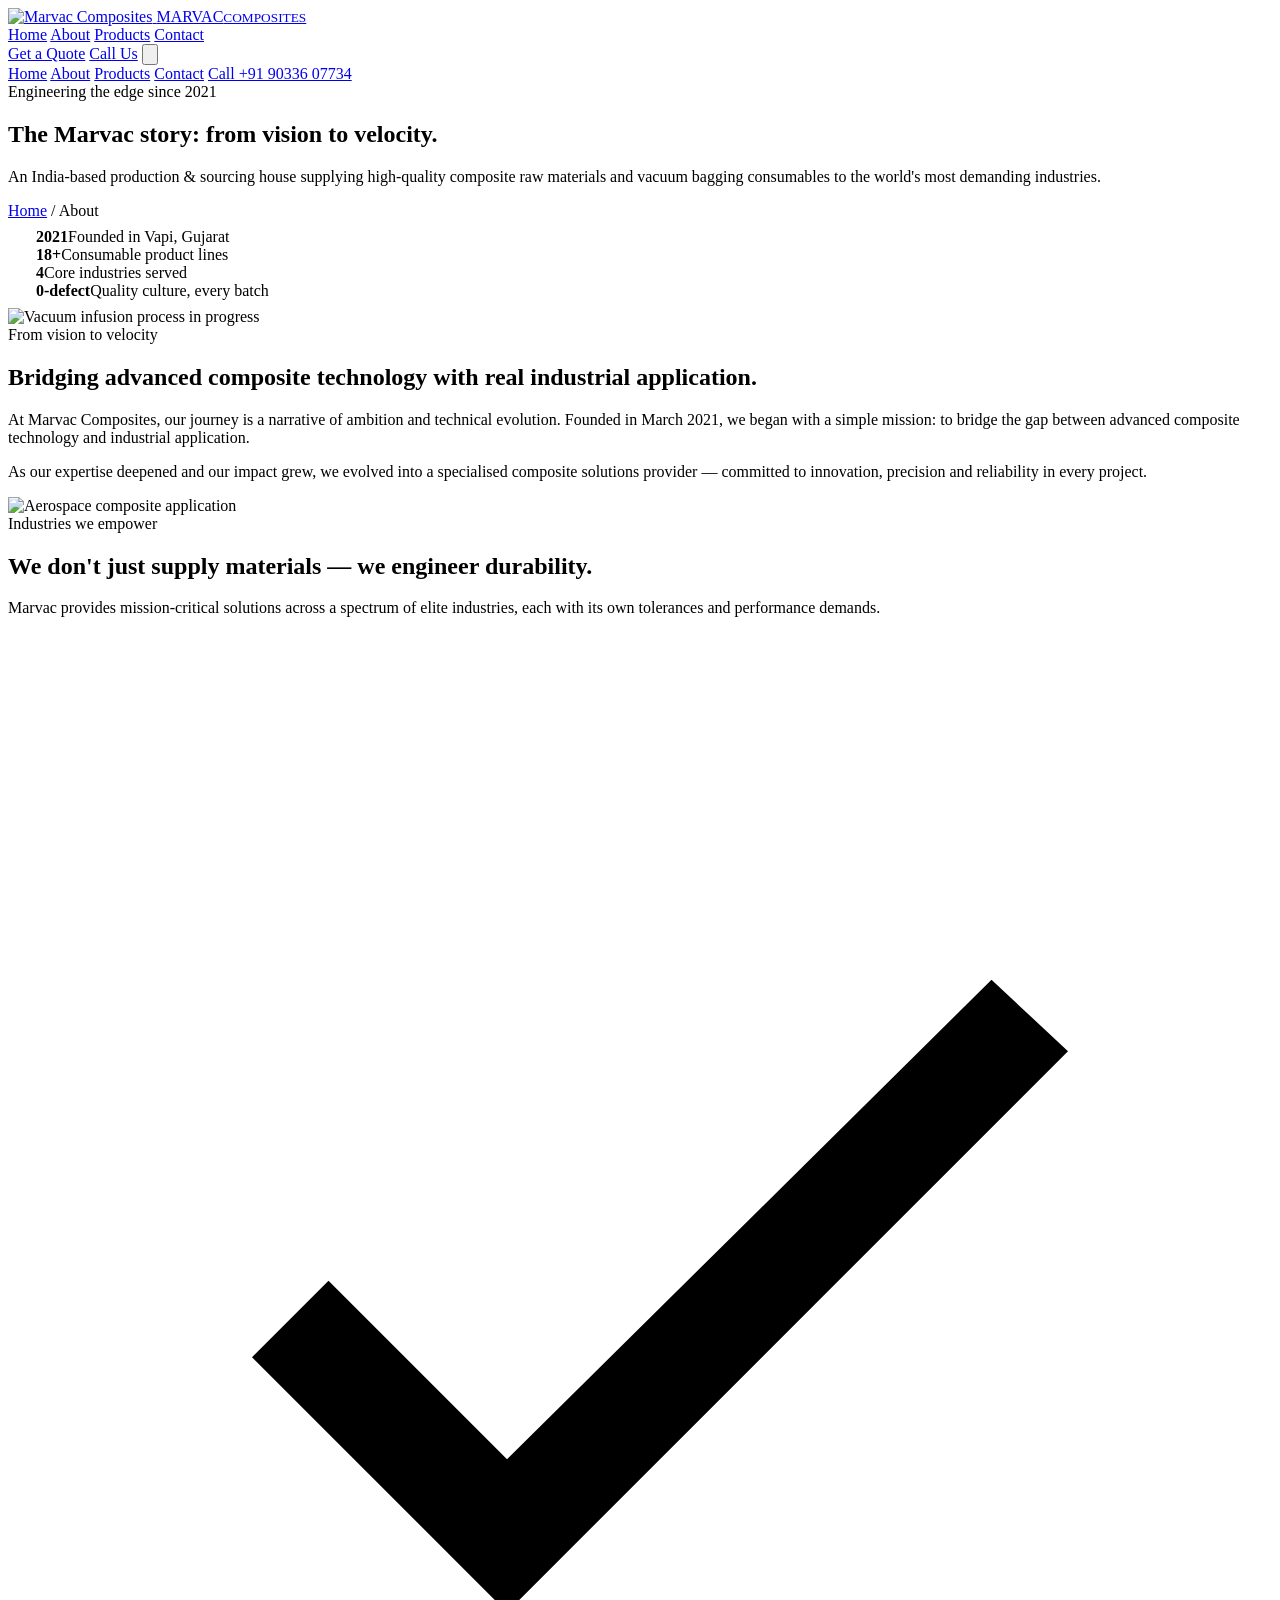
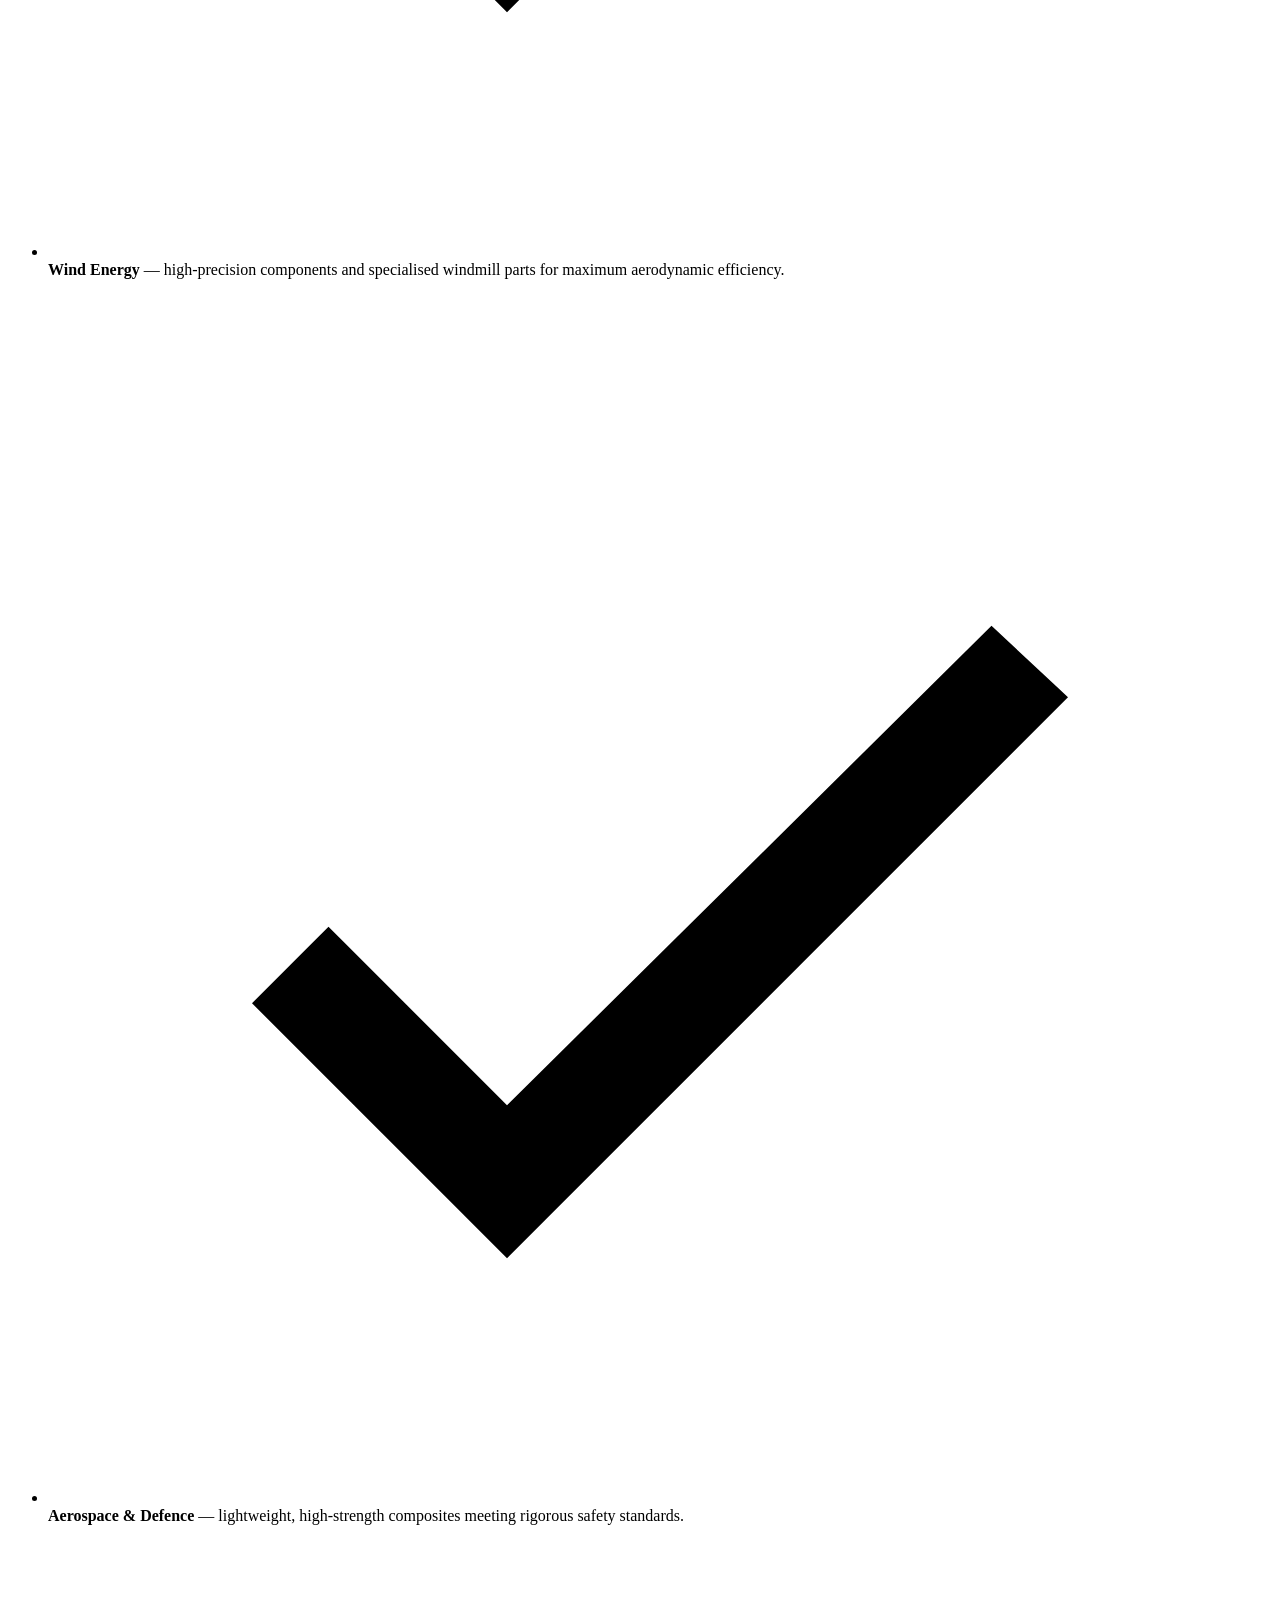
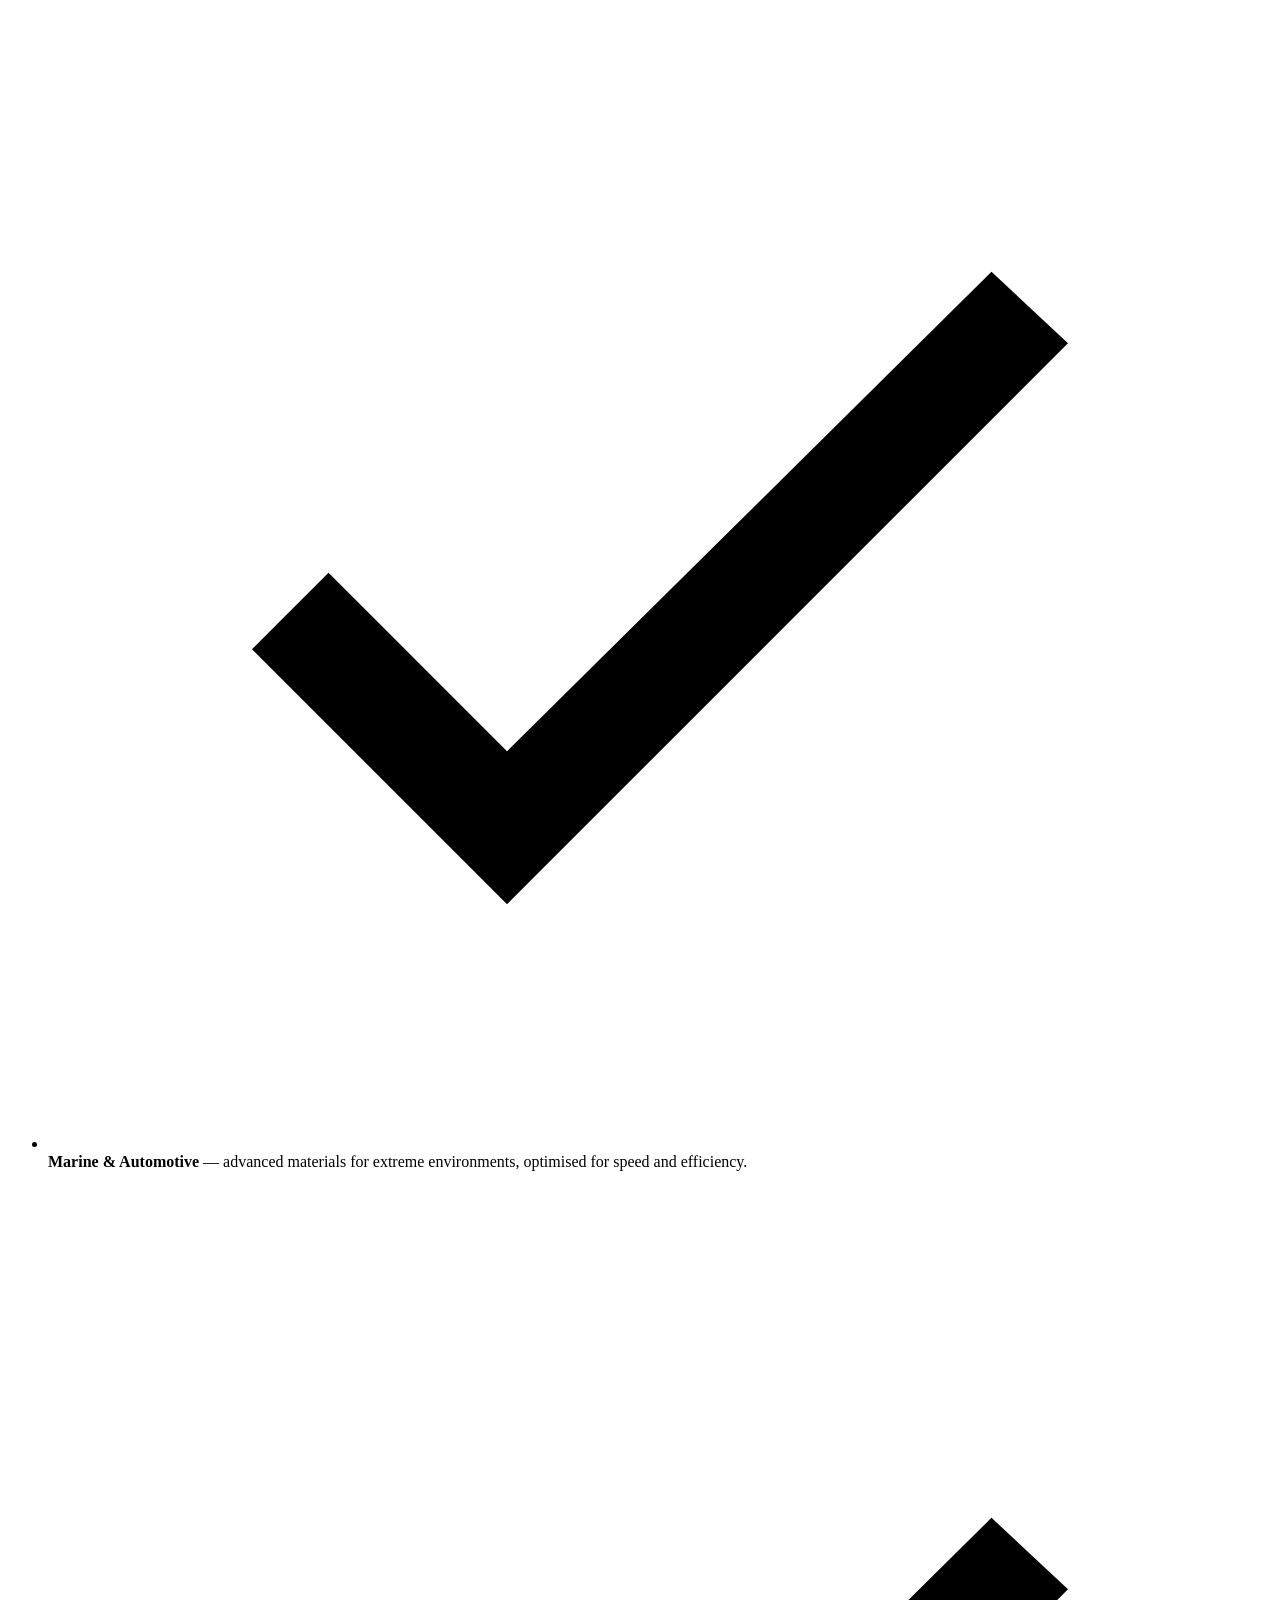
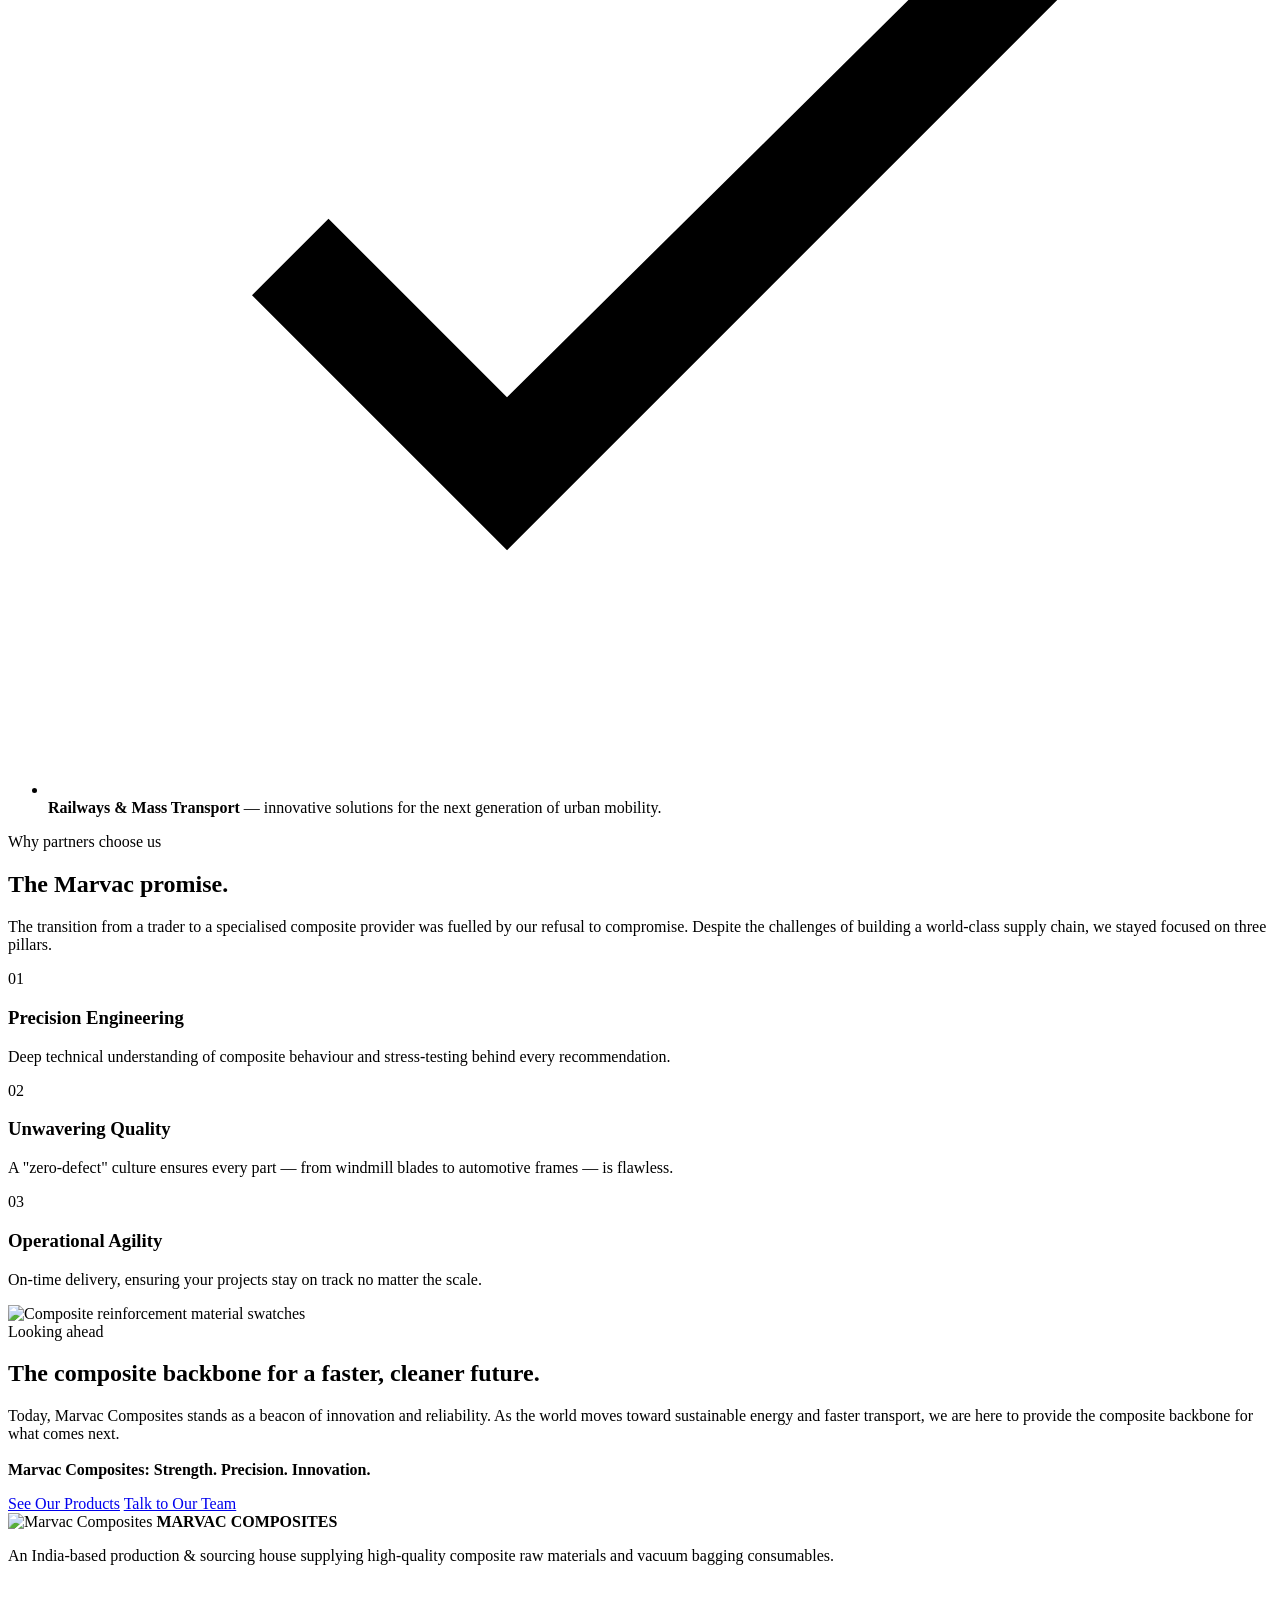
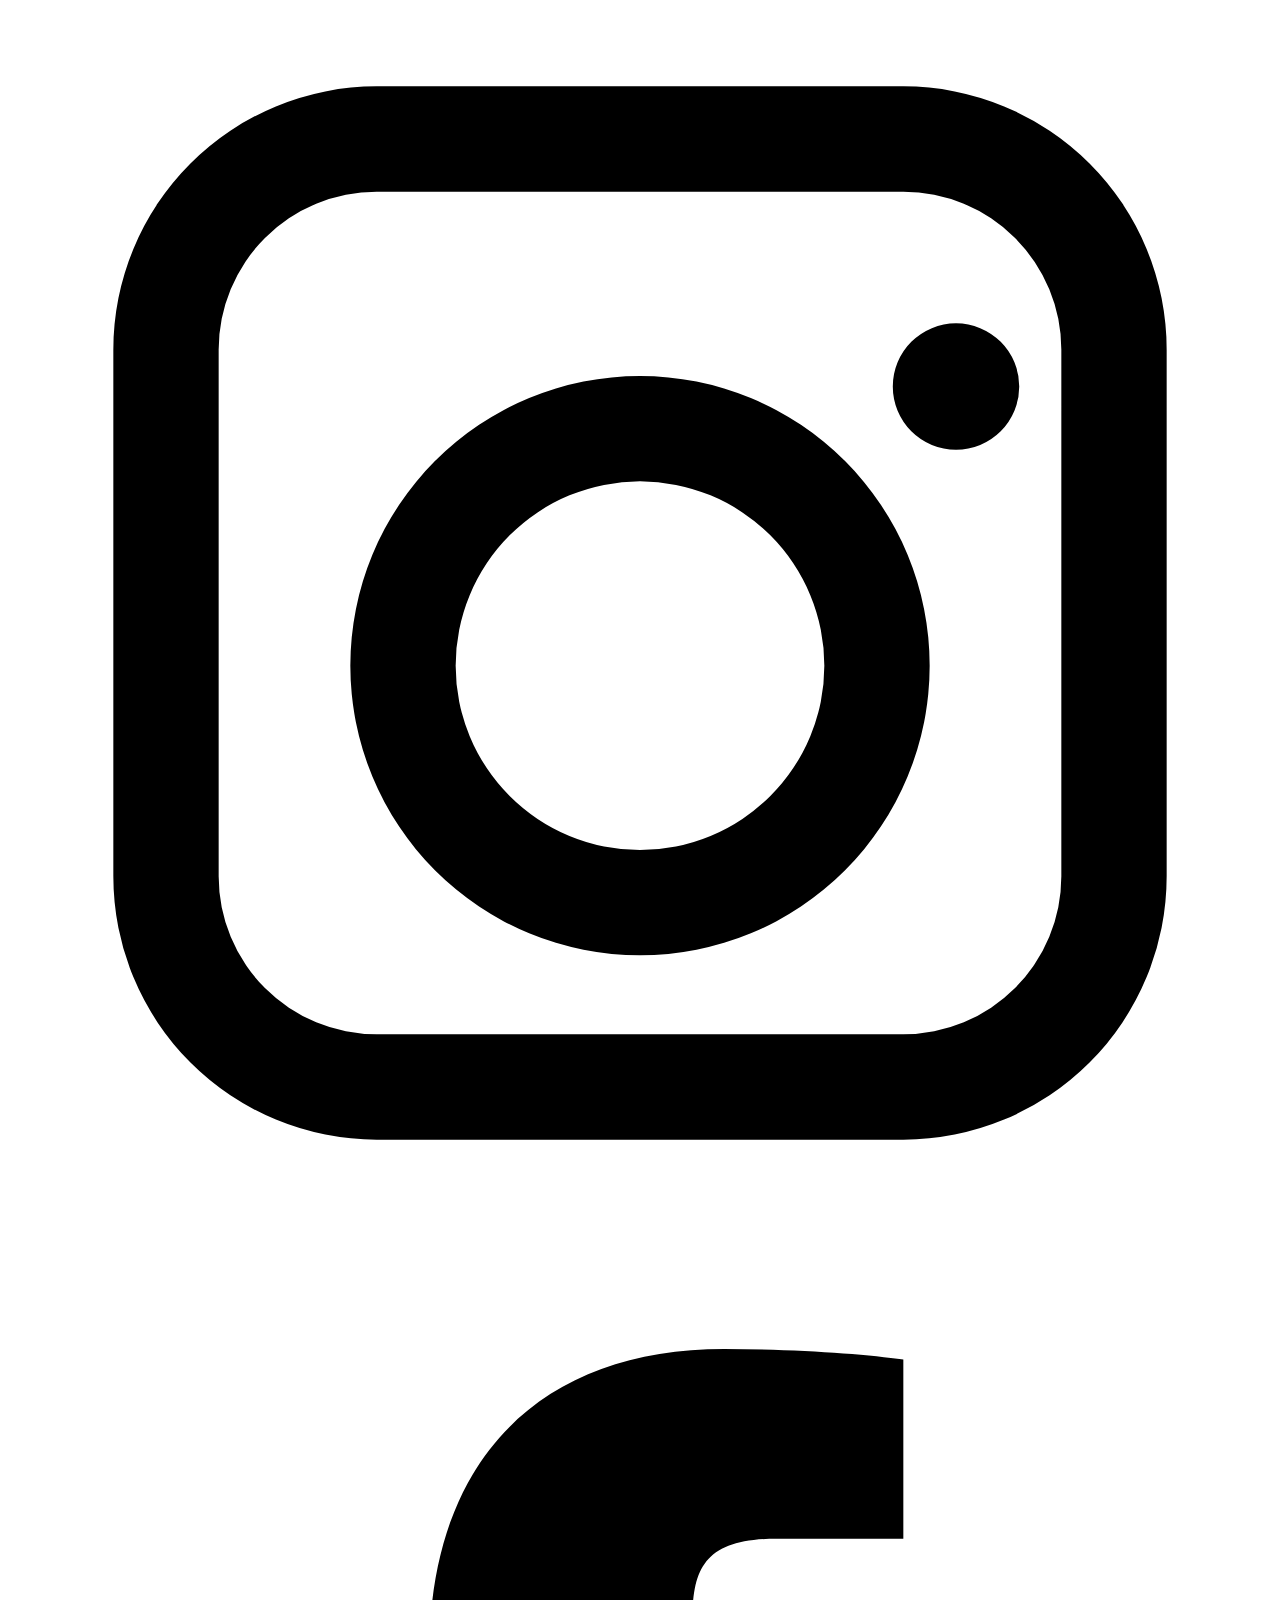
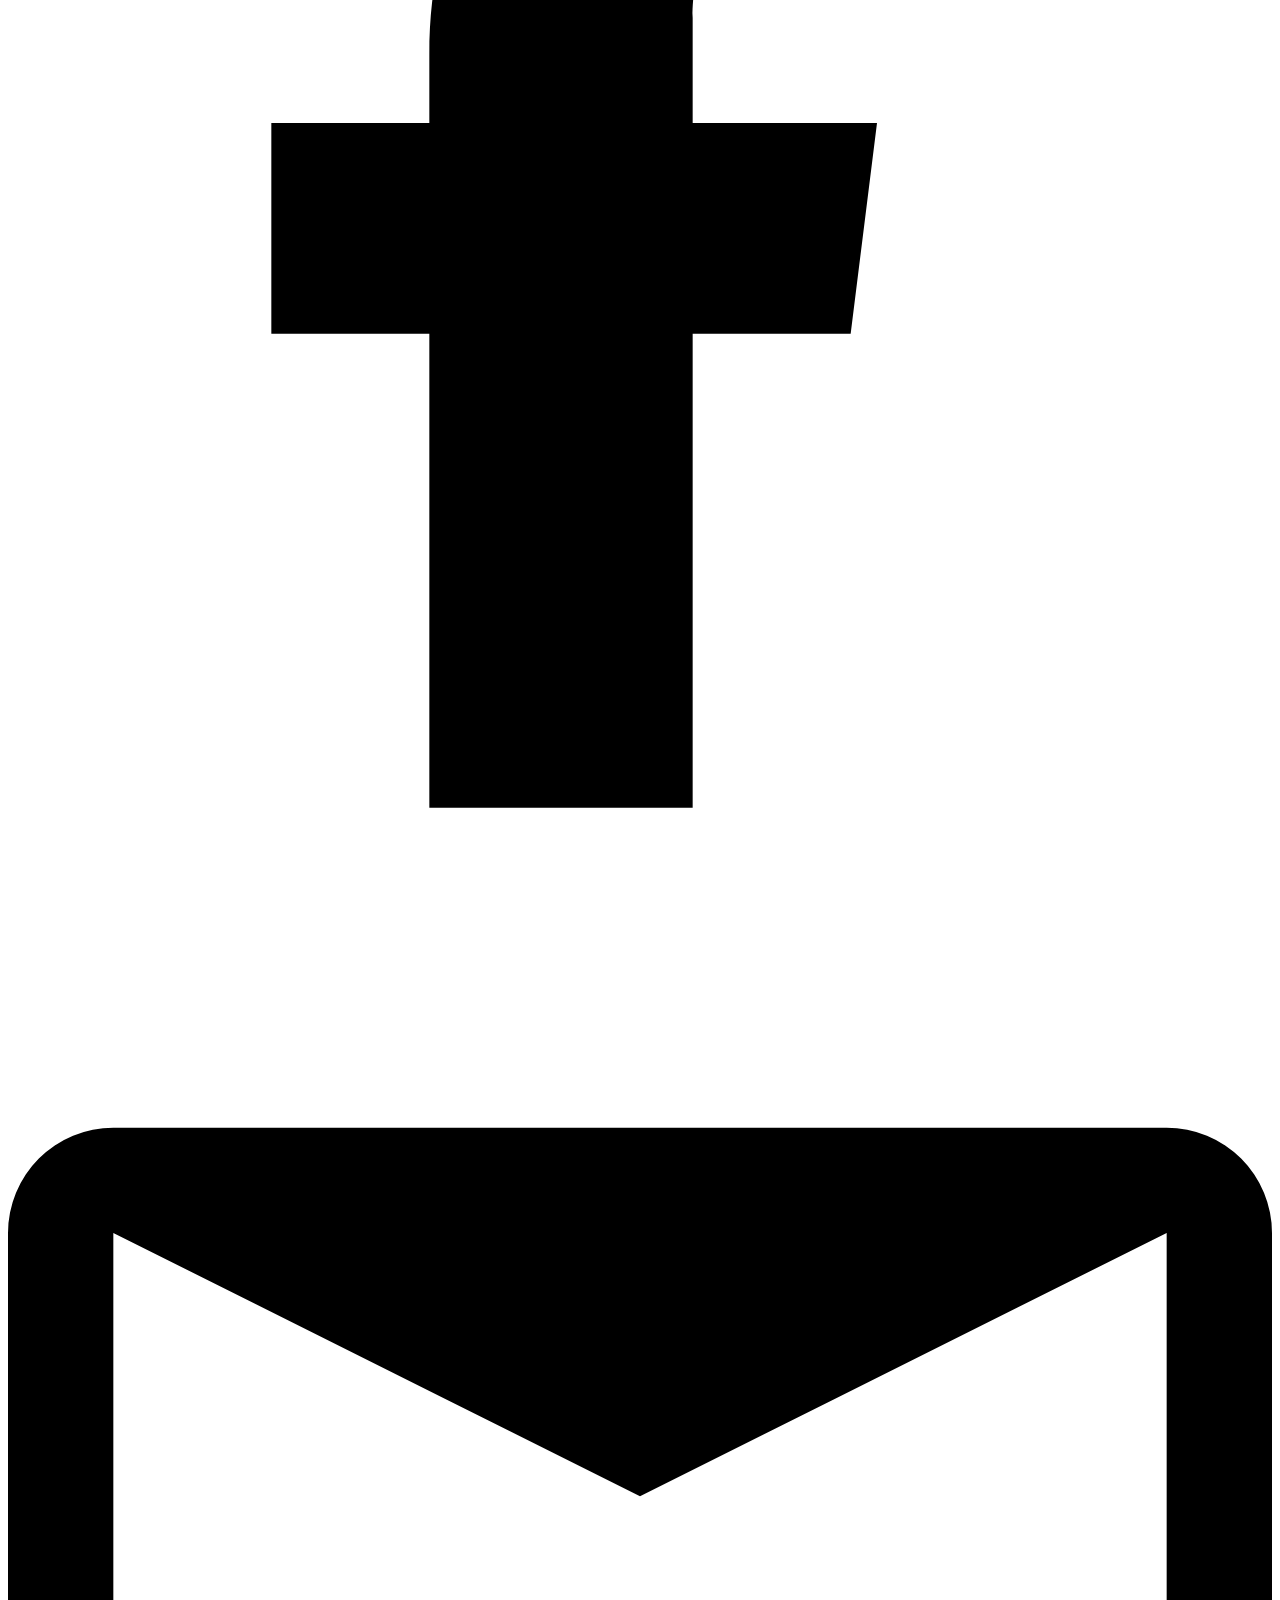
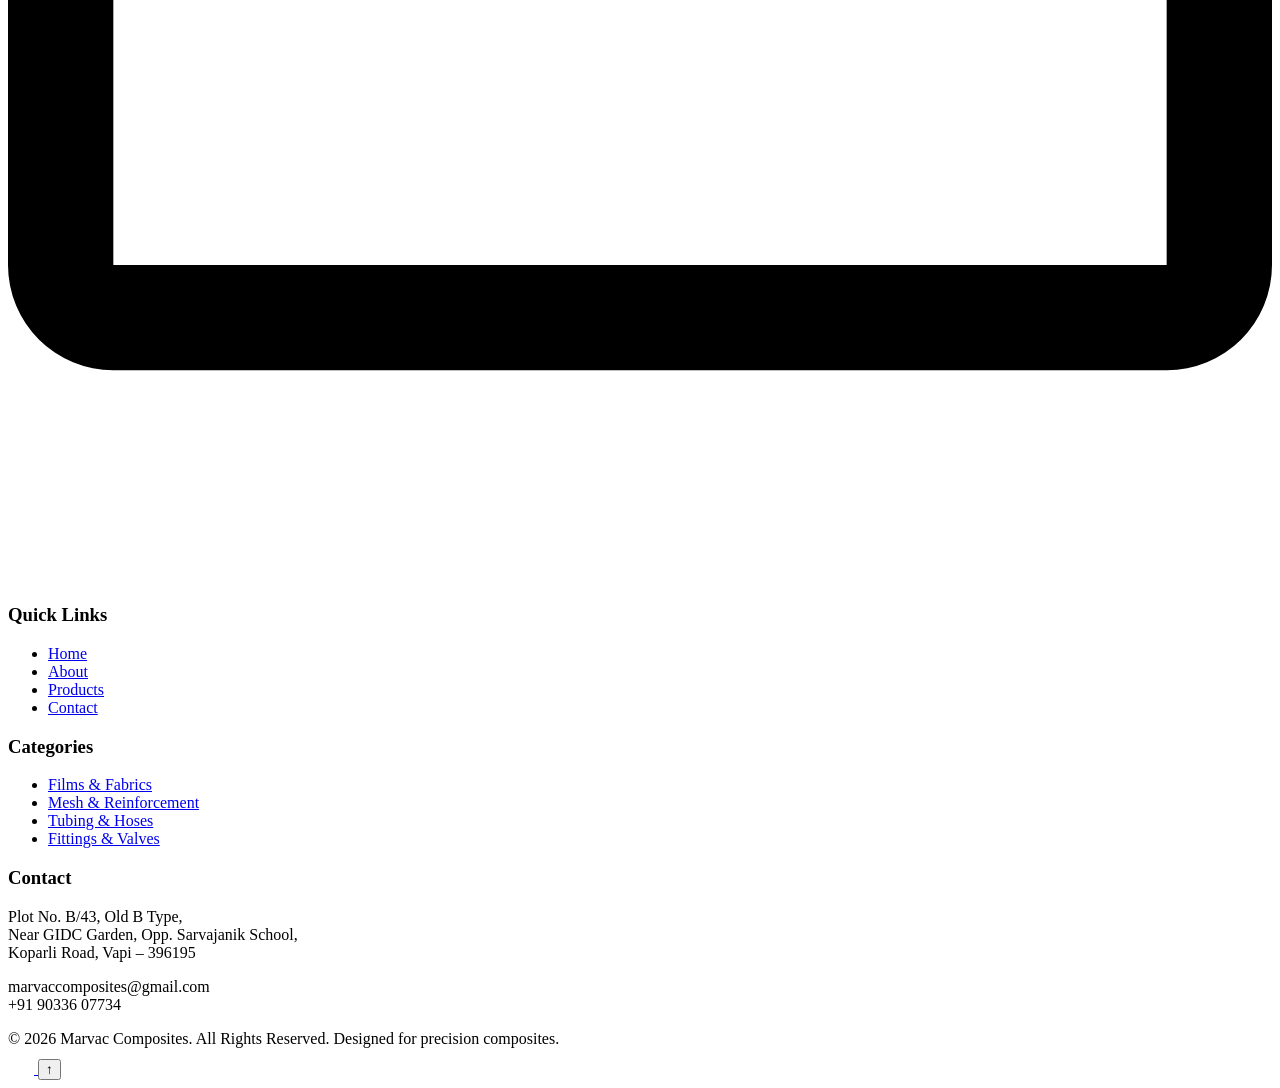
==== about.html @ 9e586b93 "Add files via upload" ====
<!DOCTYPE html>
<html lang="en">
<head>
<meta charset="UTF-8">
<meta name="viewport" content="width=device-width, initial-scale=1.0">
<title>About | Marvac Composites</title>
<meta name="description" content="Founded in 2021, Marvac Composites engineers vacuum infusion consumables for Wind Energy, Aerospace & Defence, Marine, Automotive and Rail industries.">
<link rel="icon" href="images/logo-mark.png">
<link rel="stylesheet" href="css/style.css">
</head>
<body>

<!-- ================= HEADER ================= -->
<header class="site-header">
  <div class="wrap nav-row">
    <a href="index.html" class="brand">
      <img src="images/logo-mark.png" alt="Marvac Composites">
      <span>MARVAC<small>COMPOSITES</small></span>
    </a>
    <nav class="main-nav">
      <a href="index.html">Home</a>
      <a href="about.html">About</a>
      <a href="products.html">Products</a>
      <a href="contact.html">Contact</a>
    </nav>
    <div class="nav-actions">
      <a href="contact.html" class="btn btn--ghost btn--sm">Get a Quote</a>
      <a href="tel:+919033607734" class="btn btn--primary btn--sm">Call Us</a>
      <button class="nav-toggle" aria-label="Menu">
        <svg viewBox="0 0 24 24"><path d="M3 6h18v2H3zM3 11h18v2H3zM3 16h18v2H3z"/></svg>
      </button>
    </div>
  </div>
  <div class="mobile-panel">
    <a href="index.html">Home</a>
    <a href="about.html">About</a>
    <a href="products.html">Products</a>
    <a href="contact.html">Contact</a>
    <a href="tel:+919033607734" class="btn btn--primary btn--block">Call +91 90336 07734</a>
  </div>
</header>

<!-- ================= PAGE HERO ================= -->
<section class="page-hero">
  <div class="page-hero-media" style="background-image:url('images/hero/workshop2.jpg');"></div>
  <div class="wrap">
    <span class="eyebrow">Engineering the edge since 2021</span>
    <h1>The Marvac story: from vision to velocity.</h1>
    <p>An India-based production &amp; sourcing house supplying high-quality composite raw materials and vacuum bagging consumables to the world's most demanding industries.</p>
    <div class="breadcrumb"><a href="index.html">Home</a> / <span>About</span></div>
  </div>
</section>

<!-- ================= TIMELINE STRIP ================= -->
<section class="section--tight">
  <div class="wrap">
    <div class="card timeline-strip reveal" style="padding:8px 28px;">
      <div class="timeline-item"><b>2021</b><span>Founded in Vapi, Gujarat</span></div>
      <div class="timeline-item"><b>18+</b><span>Consumable product lines</span></div>
      <div class="timeline-item"><b>4</b><span>Core industries served</span></div>
      <div class="timeline-item"><b>0-defect</b><span>Quality culture, every batch</span></div>
    </div>
  </div>
</section>

<!-- ================= STORY: VISION TO VELOCITY ================= -->
<section class="section">
  <div class="wrap">
    <div class="story-row reveal">
      <div class="story-media">
        <img src="images/hero/vacuum-drama.jpg" alt="Vacuum infusion process in progress">
      </div>
      <div class="story-copy">
        <span class="eyebrow">From vision to velocity</span>
        <h2>Bridging advanced composite technology with real industrial application.</h2>
        <p>At Marvac Composites, our journey is a narrative of ambition and technical evolution. Founded in March 2021, we began with a simple mission: to bridge the gap between advanced composite technology and industrial application.</p>
        <p>As our expertise deepened and our impact grew, we evolved into a specialised composite solutions provider — committed to innovation, precision and reliability in every project.</p>
      </div>
    </div>

    <!-- ================= STORY: INDUSTRIES WE EMPOWER ================= -->
    <div class="story-row reverse reveal">
      <div class="story-media">
        <img src="images/hero/plane.jpg" alt="Aerospace composite application">
      </div>
      <div class="story-copy">
        <span class="eyebrow">Industries we empower</span>
        <h2>We don't just supply materials — we engineer durability.</h2>
        <p>Marvac provides mission-critical solutions across a spectrum of elite industries, each with its own tolerances and performance demands.</p>
        <ul>
          <li><span class="dot"><svg viewBox="0 0 24 24"><path d="M9 16.2l-3.5-3.5L4 14.2 9 19.2 20 8.2l-1.5-1.4z"/></svg></span><div><strong>Wind Energy</strong> — high-precision components and specialised windmill parts for maximum aerodynamic efficiency.</div></li>
          <li><span class="dot"><svg viewBox="0 0 24 24"><path d="M9 16.2l-3.5-3.5L4 14.2 9 19.2 20 8.2l-1.5-1.4z"/></svg></span><div><strong>Aerospace &amp; Defence</strong> — lightweight, high-strength composites meeting rigorous safety standards.</div></li>
          <li><span class="dot"><svg viewBox="0 0 24 24"><path d="M9 16.2l-3.5-3.5L4 14.2 9 19.2 20 8.2l-1.5-1.4z"/></svg></span><div><strong>Marine &amp; Automotive</strong> — advanced materials for extreme environments, optimised for speed and efficiency.</div></li>
          <li><span class="dot"><svg viewBox="0 0 24 24"><path d="M9 16.2l-3.5-3.5L4 14.2 9 19.2 20 8.2l-1.5-1.4z"/></svg></span><div><strong>Railways &amp; Mass Transport</strong> — innovative solutions for the next generation of urban mobility.</div></li>
        </ul>
      </div>
    </div>
  </div>
</section>

<!-- ================= THE MARVAC PROMISE ================= -->
<section class="section section--tight" style="background:var(--bg-warm);">
  <div class="wrap">
    <div class="section-head reveal">
      <span class="eyebrow">Why partners choose us</span>
      <h2>The Marvac promise.</h2>
      <p>The transition from a trader to a specialised composite provider was fuelled by our refusal to compromise. Despite the challenges of building a world-class supply chain, we stayed focused on three pillars.</p>
    </div>
    <div class="promise-grid reveal">
      <div class="card promise-card">
        <div class="num">01</div>
        <h3>Precision Engineering</h3>
        <p>Deep technical understanding of composite behaviour and stress-testing behind every recommendation.</p>
      </div>
      <div class="card promise-card">
        <div class="num">02</div>
        <h3>Unwavering Quality</h3>
        <p>A "zero-defect" culture ensures every part — from windmill blades to automotive frames — is flawless.</p>
      </div>
      <div class="card promise-card">
        <div class="num">03</div>
        <h3>Operational Agility</h3>
        <p>On-time delivery, ensuring your projects stay on track no matter the scale.</p>
      </div>
    </div>
  </div>
</section>

<!-- ================= LOOKING AHEAD ================= -->
<section class="section">
  <div class="wrap">
    <div class="story-row reveal">
      <div class="story-media">
        <img src="images/hero/knitted-swatches.jpg" alt="Composite reinforcement material swatches">
      </div>
      <div class="story-copy">
        <span class="eyebrow">Looking ahead</span>
        <h2>The composite backbone for a faster, cleaner future.</h2>
        <p>Today, Marvac Composites stands as a beacon of innovation and reliability. As the world moves toward sustainable energy and faster transport, we are here to provide the composite backbone for what comes next.</p>
        <p style="font-weight:700; color:var(--navy-2); margin-top:18px;">Marvac Composites: Strength. Precision. Innovation.</p>
        <div class="hero-cta">
          <a href="products.html" class="btn btn--primary">See Our Products</a>
          <a href="contact.html" class="btn btn--ghost">Talk to Our Team</a>
        </div>
      </div>
    </div>
  </div>
</section>

<!-- ================= FOOTER ================= -->
<footer class="site-footer">
  <div class="wrap">
    <div class="footer-grid">
      <div>
        <div class="footer-brand">
          <img src="images/logo-mark.png" alt="Marvac Composites">
          <b>MARVAC COMPOSITES</b>
        </div>
        <p>An India-based production &amp; sourcing house supplying high-quality composite raw materials and vacuum bagging consumables.</p>
        <div class="footer-socials">
          <a href="https://www.instagram.com/marvac_composites?igsh=MXlsejM3eTQyZnpo&utm_source=qr" target="_blank" aria-label="Instagram">
            <svg viewBox="0 0 24 24"><path d="M7 2h10a5 5 0 0 1 5 5v10a5 5 0 0 1-5 5H7a5 5 0 0 1-5-5V7a5 5 0 0 1 5-5zm10 2H7a3 3 0 0 0-3 3v10a3 3 0 0 0 3 3h10a3 3 0 0 0 3-3V7a3 3 0 0 0-3-3zm-5 3.5a5.5 5.5 0 1 1 0 11a5.5 5.5 0 0 1 0-11zm0 2a3.5 3.5 0 1 0 0 7a3.5 3.5 0 0 0 0-7zM18 6.5a1.2 1.2 0 1 1 0 2.4a1.2 1.2 0 0 1 0-2.4z"/></svg>
          </a>
          <a href="javascript:void(0);" onclick="showUnavailable();" aria-label="Facebook">
            <svg viewBox="0 0 24 24"><path d="M13 22v-9h3l.5-4h-3.5V7c0-1 .3-1.5 1.6-1.5H17V2.1c-.7-.1-2-.2-3.4-.2-3.4 0-5.6 2-5.6 5.8V9H5v4h3v9h5z"/></svg>
          </a>
          <a href="mailto:marvaccomposites@gmail.com" aria-label="Email">
            <svg viewBox="0 0 24 24"><path d="M2 4h20a2 2 0 0 1 2 2v12a2 2 0 0 1-2 2H2a2 2 0 0 1-2-2V6a2 2 0 0 1 2-2zm10 7L2 6v12h20V6l-10 5z"/></svg>
          </a>
        </div>
      </div>
      <div>
        <h3>Quick Links</h3>
        <ul>
          <li><a href="index.html">Home</a></li>
          <li><a href="about.html">About</a></li>
          <li><a href="products.html">Products</a></li>
          <li><a href="contact.html">Contact</a></li>
        </ul>
      </div>
      <div>
        <h3>Categories</h3>
        <ul>
          <li><a href="products.html?cat=films">Films &amp; Fabrics</a></li>
          <li><a href="products.html?cat=mesh">Mesh &amp; Reinforcement</a></li>
          <li><a href="products.html?cat=tubing">Tubing &amp; Hoses</a></li>
          <li><a href="products.html?cat=fittings">Fittings &amp; Valves</a></li>
        </ul>
      </div>
      <div>
        <h3>Contact</h3>
        <p>Plot No. B/43, Old B Type,<br>Near GIDC Garden, Opp. Sarvajanik School,<br>Koparli Road, Vapi – 396195</p>
        <p style="margin-top:10px;">marvaccomposites@gmail.com<br>+91 90336 07734</p>
      </div>
    </div>
    <div class="footer-bottom">
      <span>© 2026 Marvac Composites. All Rights Reserved.</span>
      <span>Designed for precision composites.</span>
    </div>
  </div>
</footer>

<a href="https://wa.me/+919033607734" target="_blank" class="wa-float" aria-label="WhatsApp">
  <svg viewBox="0 0 32 32" width="26" height="26" fill="#fff"><path d="M16 0C7.164 0 0 6.99 0 15.61c0 2.75.73 5.31 2.02 7.54L0 32l9.1-1.96A16.2 16.2 0 0 0 16 31.22c8.84 0 16-6.99 16-15.61C32 6.99 24.84 0 16 0zm0 28.44c-2.47 0-4.77-.7-6.71-1.9l-.48-.3-5.4 1.16 1.15-5.24-.32-.52a12.9 12.9 0 0 1-2-6.03c0-7.07 5.92-12.83 13.76-12.83 7.59 0 13.76 5.76 13.76 12.83 0 7.07-6.17 12.83-13.76 12.83zm7.58-9.53c-.42-.21-2.48-1.2-2.87-1.34-.38-.14-.66-.21-.94.21-.27.42-1.08 1.34-1.32 1.62-.24.28-.48.31-.9.1-.42-.21-1.76-.64-3.35-2.04-1.24-1.08-2.07-2.41-2.31-2.83-.24-.42-.02-.64.18-.85.19-.19.42-.48.63-.72.21-.24.28-.42.42-.7.14-.28.07-.52-.03-.73-.1-.21-.94-2.21-1.29-3.03-.34-.81-.69-.7-.94-.71h-.8c-.28 0-.73.1-1.11.52-.38.42-1.46 1.41-1.46 3.43s1.5 3.98 1.71 4.26c.21.28 2.95 4.43 7.15 6.22 1 .43 1.78.69 2.39.88 1 .31 1.9.27 2.62.16.8-.12 2.48-1 2.83-1.97.35-.97.35-1.8.24-1.97-.1-.17-.38-.28-.8-.48z"/></svg>
</a>
<button id="topBtn" class="top-btn" aria-label="Back to top">↑</button>

<script src="js/main.js"></script>
</body>
</html>
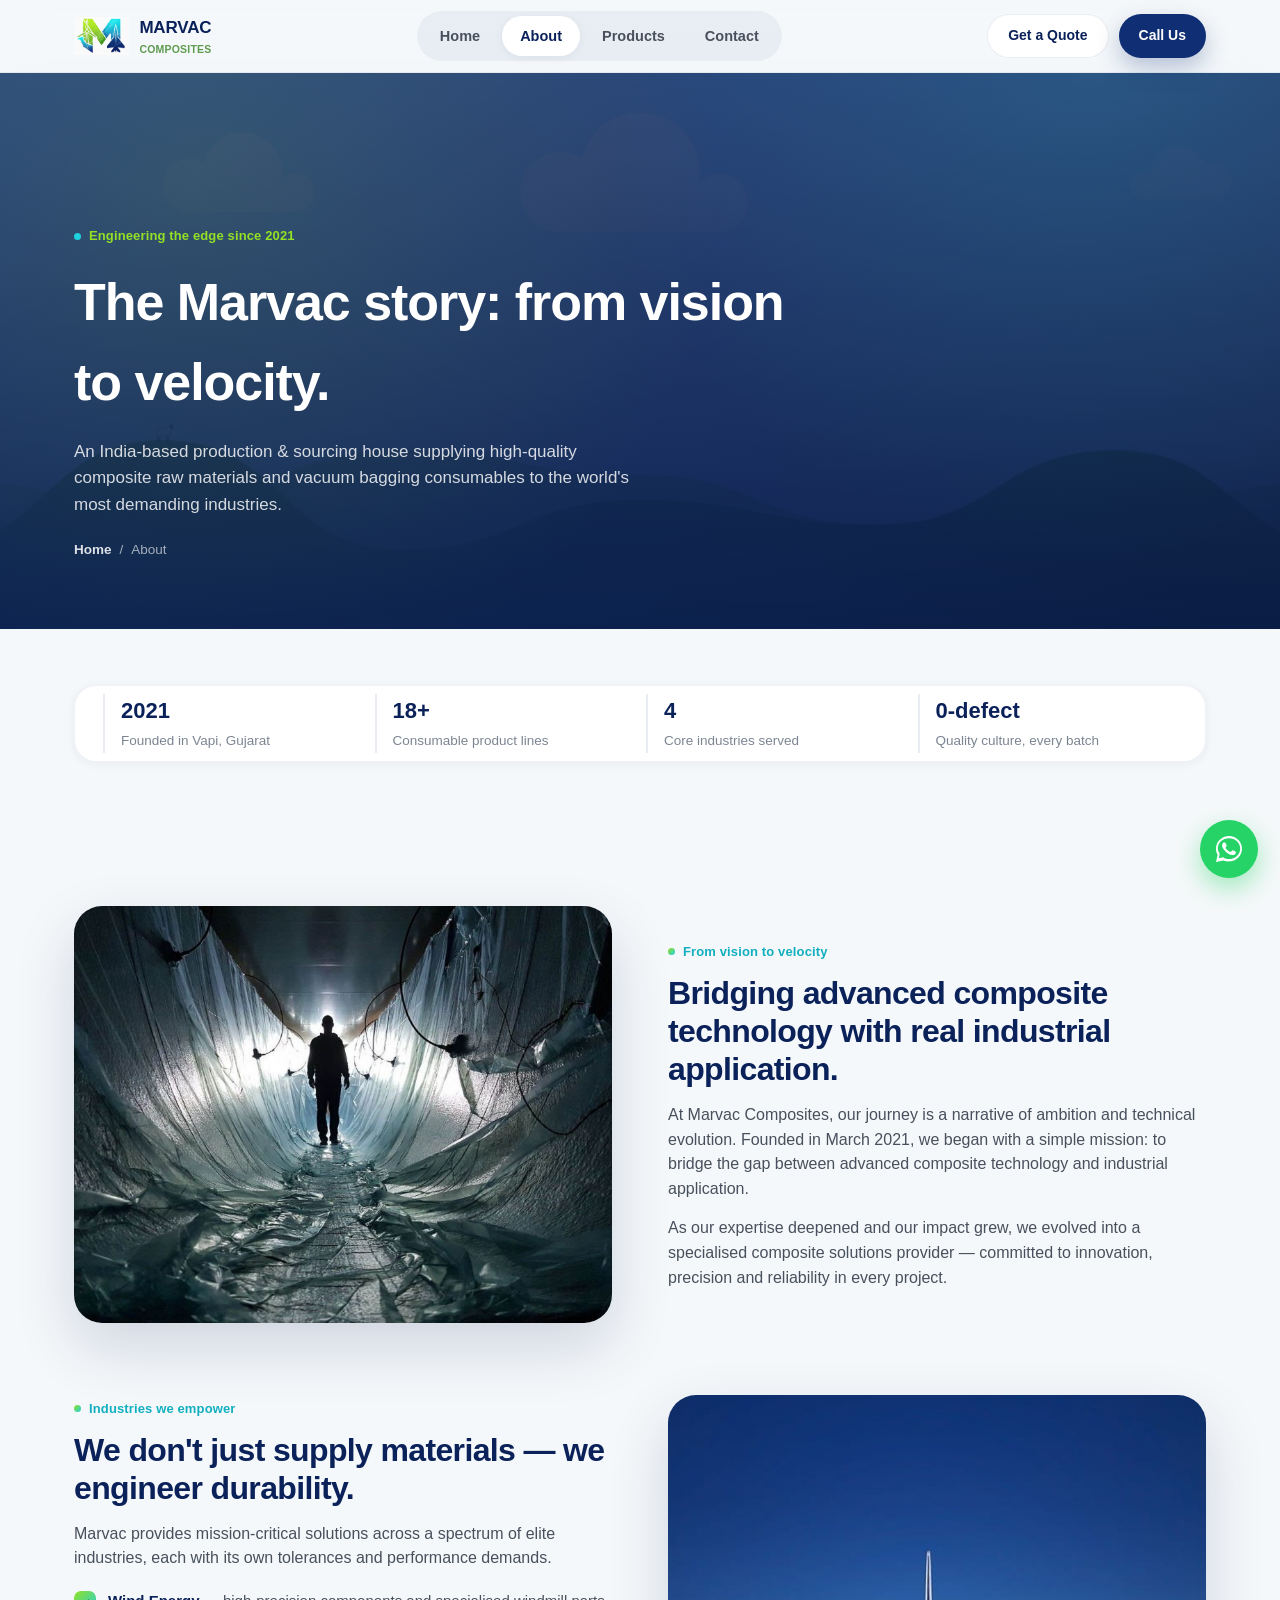
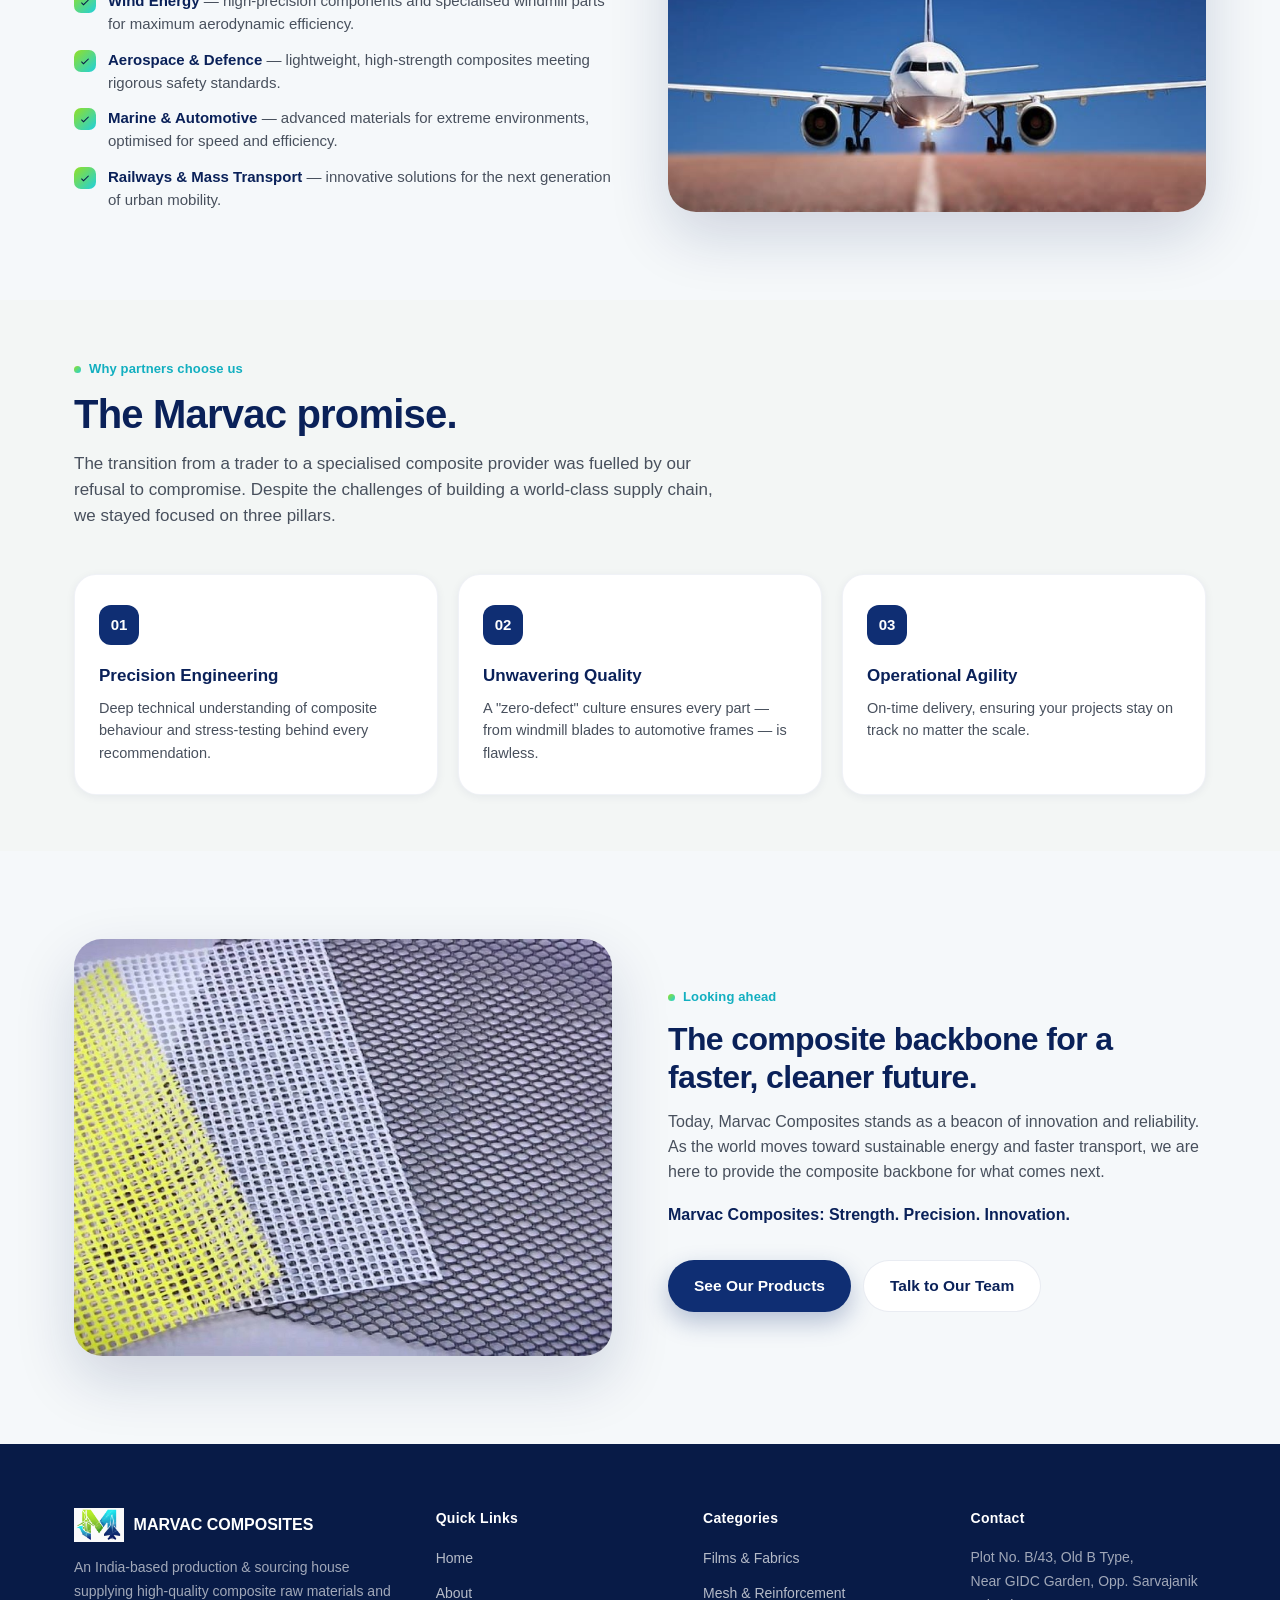
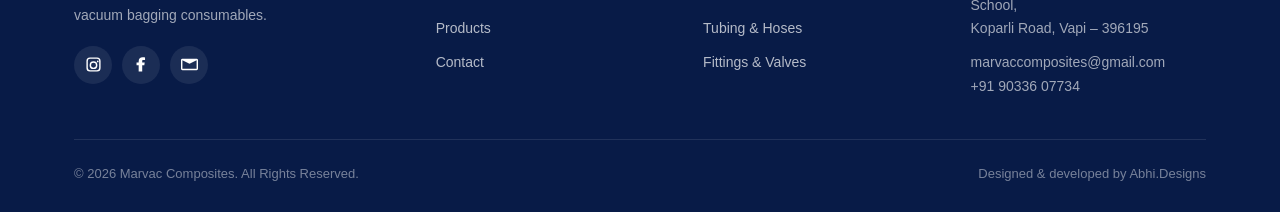
==== commit 45bfc880: "Add files via upload" ====
--- a/about.html
+++ b/about.html
@@ -54,10 +54,10 @@
 <!-- ================= TIMELINE STRIP ================= -->
 <section class="section--tight">
   <div class="wrap">
-    <div class="card timeline-strip reveal" style="padding:8px 28px;">
-      <div class="timeline-item"><b>2021</b><span>Founded in Vapi, Gujarat</span></div>
-      <div class="timeline-item"><b>18+</b><span>Consumable product lines</span></div>
-      <div class="timeline-item"><b>4</b><span>Core industries served</span></div>
+    <div class="card timeline-strip reveal-group" style="padding:8px 28px;">
+      <div class="timeline-item"><b data-count-to="2021">2021</b><span>Founded in Vapi, Gujarat</span></div>
+      <div class="timeline-item"><b data-count-to="18" data-count-suffix="+">18+</b><span>Consumable product lines</span></div>
+      <div class="timeline-item"><b data-count-to="4">4</b><span>Core industries served</span></div>
       <div class="timeline-item"><b>0-defect</b><span>Quality culture, every batch</span></div>
     </div>
   </div>
@@ -106,7 +106,7 @@
       <h2>The Marvac promise.</h2>
       <p>The transition from a trader to a specialised composite provider was fuelled by our refusal to compromise. Despite the challenges of building a world-class supply chain, we stayed focused on three pillars.</p>
     </div>
-    <div class="promise-grid reveal">
+    <div class="promise-grid reveal-group">
       <div class="card promise-card">
         <div class="num">01</div>
         <h3>Precision Engineering</h3>
@@ -195,7 +195,7 @@
     </div>
     <div class="footer-bottom">
       <span>© 2026 Marvac Composites. All Rights Reserved.</span>
-      <span>Designed for precision composites.</span>
+      <span>Designed &amp; developed by <a href="https://www.instagram.com/abhi.designs__?stkn=bXA2N2dhbTc1cnNr" target="_blank" rel="noopener" class="credit-link">Abhi.Designs</a></span>
     </div>
   </div>
 </footer>
--- a/css/style.css
+++ b/css/style.css
@@ -0,0 +1,946 @@
+/* ==========================================================================
+   MARVAC COMPOSITES — Design System
+   Palette drawn from the brand mark: turbine lime, jet-stream cyan,
+   deep aerospace navy, and the sustainability green of the tagline.
+   ========================================================================== */
+
+:root{
+  /* ---- Brand palette ---- */
+  --navy:        #0F2E73;
+  --navy-2:      #0A2159;
+  --navy-3:      #081b47;
+  --cyan:        #1FD0DE;
+  --cyan-2:      #12AFC0;
+  --lime:        #93E024;
+  --lime-2:      #6FB82C;
+  --green:       #5C9A4E;
+  --slate:       #4B5565;
+
+  /* ---- Neutrals ---- */
+  --ink:         #101521;
+  --ink-soft:    #48505D;
+  --ink-faint:   #7C8592;
+  --bg:          #F5F8FA;
+  --bg-warm:     #F3F6F5;
+  --surface:     #FFFFFF;
+  --line:        rgba(15,46,115,0.09);
+  --line-soft:   rgba(15,46,115,0.06);
+
+  /* ---- Effects ---- */
+  --shadow-sm:   0 2px 10px rgba(10,33,89,0.06);
+  --shadow-md:   0 12px 28px rgba(10,33,89,0.10);
+  --shadow-lg:   0 24px 60px rgba(10,33,89,0.16);
+  --radius-xl:   28px;
+  --radius-lg:   22px;
+  --radius-md:   16px;
+  --radius-sm:   12px;
+  --radius-pill: 999px;
+
+  /* ---- Gradients ---- */
+  --grad-eco:    linear-gradient(135deg, var(--lime) 0%, var(--cyan) 100%);
+  --grad-sky:    linear-gradient(135deg, var(--cyan) 0%, var(--navy) 100%);
+  --grad-deep:   linear-gradient(160deg, var(--navy) 0%, var(--navy-3) 100%);
+  --grad-mesh:   radial-gradient(circle at 15% 20%, rgba(147,224,36,0.16), transparent 45%),
+                 radial-gradient(circle at 85% 0%, rgba(31,208,222,0.18), transparent 40%),
+                 radial-gradient(circle at 50% 100%, rgba(15,46,115,0.10), transparent 50%);
+
+  --font: -apple-system, BlinkMacSystemFont, "SF Pro Display", "SF Pro Text",
+          "Inter", "Segoe UI", Roboto, Helvetica, Arial, sans-serif;
+}
+
+/* ---------------------------------------------------------------------- */
+/* Reset                                                                   */
+/* ---------------------------------------------------------------------- */
+*, *::before, *::after{ box-sizing: border-box; }
+html{ scroll-behavior: smooth; -webkit-text-size-adjust: 100%; }
+body{
+  margin: 0;
+  font-family: var(--font);
+  color: var(--ink);
+  background: var(--bg);
+  -webkit-font-smoothing: antialiased;
+  line-height: 1.55;
+}
+img{ max-width: 100%; display: block; }
+a{ color: inherit; text-decoration: none; }
+ul, ol{ margin: 0; padding: 0; list-style: none; }
+h1, h2, h3, h4, p{ margin: 0; }
+button{ font-family: inherit; cursor: pointer; }
+input, textarea{ font-family: inherit; }
+
+:focus-visible{
+  outline: 2.5px solid var(--cyan-2);
+  outline-offset: 3px;
+  border-radius: 6px;
+}
+
+@media (prefers-reduced-motion: reduce){
+  *{ animation-duration: 0.001ms !important; transition-duration: 0.001ms !important; scroll-behavior: auto !important; }
+}
+
+/* ---------------------------------------------------------------------- */
+/* Layout helpers                                                          */
+/* ---------------------------------------------------------------------- */
+.wrap{
+  width: 100%;
+  max-width: 1180px;
+  margin: 0 auto;
+  padding: 0 24px;
+}
+.section{ padding: 88px 0; }
+.section--tight{ padding: 56px 0; }
+@media (max-width: 720px){
+  .section{ padding: 60px 0; }
+  .section--tight{ padding: 40px 0; }
+  .wrap{ padding: 0 20px; }
+}
+
+.eyebrow{
+  display: inline-flex;
+  align-items: center;
+  gap: 8px;
+  font-size: 13px;
+  font-weight: 600;
+  color: var(--cyan-2);
+  letter-spacing: 0.01em;
+}
+.eyebrow::before{
+  content: "";
+  width: 7px; height: 7px;
+  border-radius: 50%;
+  background: var(--grad-eco);
+  flex-shrink: 0;
+}
+
+.section-head{
+  max-width: 640px;
+  margin-bottom: 44px;
+}
+.section-head h2{
+  font-size: clamp(28px, 4vw, 40px);
+  font-weight: 800;
+  letter-spacing: -0.02em;
+  line-height: 1.15;
+  color: var(--navy-2);
+  margin-top: 10px;
+}
+.section-head p{
+  margin-top: 14px;
+  font-size: 17px;
+  color: var(--ink-soft);
+}
+.section-head.center{ margin-left: auto; margin-right: auto; text-align: center; }
+
+/* ---------------------------------------------------------------------- */
+/* Buttons                                                                 */
+/* ---------------------------------------------------------------------- */
+.btn{
+  display: inline-flex;
+  align-items: center;
+  justify-content: center;
+  gap: 8px;
+  height: 52px;
+  padding: 0 26px;
+  border-radius: var(--radius-pill);
+  font-size: 15.5px;
+  font-weight: 600;
+  border: none;
+  transition: transform 0.22s cubic-bezier(.2,.8,.2,1), box-shadow 0.22s, background 0.22s, opacity 0.22s;
+  white-space: nowrap;
+}
+.btn:active{ transform: scale(0.96); }
+
+.btn--primary{
+  background: var(--navy);
+  color: #fff;
+  box-shadow: 0 10px 24px rgba(15,46,115,0.28);
+}
+.btn--primary:hover{ background: var(--navy-2); box-shadow: 0 14px 30px rgba(15,46,115,0.34); }
+
+.btn--eco{
+  background: var(--grad-eco);
+  color: var(--navy-3);
+  box-shadow: 0 10px 24px rgba(147,224,36,0.30);
+}
+.btn--eco:hover{ filter: brightness(1.04); }
+
+.btn--glass{
+  background: rgba(255,255,255,0.14);
+  color: #fff;
+  border: 1px solid rgba(255,255,255,0.4);
+  backdrop-filter: blur(14px);
+  -webkit-backdrop-filter: blur(14px);
+}
+.btn--glass:hover{ background: rgba(255,255,255,0.22); }
+
+.btn--ghost{
+  background: var(--surface);
+  color: var(--navy-2);
+  border: 1.5px solid var(--line);
+}
+.btn--ghost:hover{ border-color: var(--cyan-2); color: var(--cyan-2); }
+
+.btn--sm{ height: 44px; padding: 0 20px; font-size: 14.5px; }
+.btn--block{ width: 100%; }
+
+/* ---------------------------------------------------------------------- */
+/* Header / Nav                                                           */
+/* ---------------------------------------------------------------------- */
+.site-header{
+  position: sticky;
+  top: 0;
+  z-index: 100;
+  background: rgba(246,249,250,0.72);
+  backdrop-filter: saturate(180%) blur(20px);
+  -webkit-backdrop-filter: saturate(180%) blur(20px);
+  border-bottom: 1px solid rgba(15,46,115,0.07);
+}
+.nav-row{
+  display: flex;
+  align-items: center;
+  justify-content: space-between;
+  height: 72px;
+  gap: 20px;
+}
+.brand{
+  display: flex;
+  align-items: center;
+  gap: 10px;
+  font-weight: 800;
+  font-size: 17px;
+  color: var(--navy-2);
+  letter-spacing: -0.01em;
+  flex-shrink: 0;
+}
+.brand img{ height: 38px; width: auto; }
+.brand small{
+  display: block;
+  font-size: 10.5px;
+  font-weight: 600;
+  color: var(--green);
+  letter-spacing: 0.02em;
+}
+
+.main-nav{
+  display: flex;
+  align-items: center;
+  gap: 4px;
+  background: rgba(15,46,115,0.05);
+  padding: 5px;
+  border-radius: var(--radius-pill);
+}
+.main-nav a{
+  padding: 9px 18px;
+  border-radius: var(--radius-pill);
+  font-size: 14.5px;
+  font-weight: 600;
+  color: var(--ink-soft);
+  transition: background 0.2s, color 0.2s;
+}
+.main-nav a:hover{ color: var(--navy-2); }
+.main-nav a.active{
+  background: var(--surface);
+  color: var(--navy-2);
+  box-shadow: var(--shadow-sm);
+}
+
+.nav-actions{ display: flex; align-items: center; gap: 10px; flex-shrink: 0; }
+.nav-actions .btn{ height: 44px; padding: 0 20px; font-size: 14px; }
+
+.nav-toggle{
+  display: none;
+  width: 42px; height: 42px;
+  border-radius: 50%;
+  border: none;
+  background: rgba(15,46,115,0.06);
+  align-items: center;
+  justify-content: center;
+  flex-shrink: 0;
+}
+.nav-toggle svg{ width: 20px; height: 20px; fill: var(--navy-2); }
+
+.mobile-panel{
+  display: none;
+  flex-direction: column;
+  gap: 4px;
+  padding: 10px 20px 20px;
+  background: rgba(246,249,250,0.98);
+  border-top: 1px solid var(--line);
+}
+.mobile-panel a{
+  padding: 13px 6px;
+  font-weight: 600;
+  font-size: 16px;
+  color: var(--ink-soft);
+  border-bottom: 1px solid var(--line-soft);
+}
+.mobile-panel a.active{ color: var(--cyan-2); }
+.mobile-panel .btn{ margin-top: 12px; }
+
+@media (max-width: 900px){
+  .main-nav{ display: none; }
+  .nav-actions .btn--ghost{ display: none; }
+  .nav-toggle{ display: inline-flex; }
+  body.menu-open .mobile-panel{ display: flex; }
+}
+
+/* ---------------------------------------------------------------------- */
+/* Hero (home)                                                            */
+/* ---------------------------------------------------------------------- */
+.hero{
+  position: relative;
+  min-height: 92vh;
+  display: flex;
+  align-items: flex-end;
+  overflow: hidden;
+  background: var(--navy-3);
+}
+.hero-media{
+  position: absolute; inset: 0;
+  background-size: cover;
+  background-position: center 62%;
+}
+.hero-media::after{
+  content: "";
+  position: absolute; inset: 0;
+  background:
+    linear-gradient(180deg, rgba(8,27,71,0.55) 0%, rgba(8,27,71,0.35) 32%, rgba(8,27,71,0.88) 100%),
+    linear-gradient(100deg, rgba(8,27,71,0.75) 0%, rgba(8,27,71,0.15) 55%);
+}
+.hero-content{
+  position: relative;
+  z-index: 2;
+  padding: 120px 0 56px;
+  width: 100%;
+  color: #fff;
+}
+.hero-content .eyebrow{ color: var(--lime); }
+.hero-content .eyebrow::before{ background: var(--cyan); }
+.hero-content h1{
+  font-size: clamp(38px, 6vw, 68px);
+  font-weight: 800;
+  letter-spacing: -0.03em;
+  line-height: 1.04;
+  max-width: 820px;
+  margin-top: 16px;
+}
+.hero-content p{
+  margin-top: 20px;
+  max-width: 560px;
+  font-size: 18px;
+  color: rgba(255,255,255,0.86);
+}
+.hero-cta{ display: flex; gap: 12px; margin-top: 32px; flex-wrap: wrap; }
+
+.hero-stats{
+  position: relative;
+  z-index: 2;
+  display: grid;
+  grid-template-columns: repeat(4, 1fr);
+  gap: 1px;
+  background: rgba(255,255,255,0.14);
+  border-top: 1px solid rgba(255,255,255,0.16);
+  backdrop-filter: blur(16px);
+  -webkit-backdrop-filter: blur(16px);
+}
+.hero-stat{
+  background: rgba(8,27,71,0.55);
+  padding: 22px 20px;
+  text-align: left;
+}
+.hero-stat b{
+  display: block;
+  font-size: clamp(20px, 2.6vw, 28px);
+  color: #fff;
+  font-weight: 800;
+  letter-spacing: -0.02em;
+}
+.hero-stat span{
+  font-size: 12.5px;
+  color: rgba(255,255,255,0.72);
+  font-weight: 500;
+}
+@media (max-width: 720px){
+  .hero{ min-height: auto; padding-top: 0; }
+  .hero-content{ padding: 100px 0 40px; }
+  .hero-stats{ grid-template-columns: repeat(2, 1fr); }
+}
+
+/* ---------------------------------------------------------------------- */
+/* Page hero (inner pages)                                                */
+/* ---------------------------------------------------------------------- */
+.page-hero{
+  position: relative;
+  padding: 150px 0 68px;
+  overflow: hidden;
+  background: var(--grad-deep);
+  color: #fff;
+}
+.page-hero::before{
+  content: "";
+  position: absolute; inset: 0;
+  background: var(--grad-mesh);
+}
+.page-hero-media{
+  position: absolute; inset: 0;
+  background-size: cover;
+  background-position: center;
+  opacity: 0.34;
+}
+.page-hero-media::after{
+  content:"";
+  position:absolute; inset:0;
+  background: linear-gradient(180deg, rgba(8,27,71,0.55), rgba(8,27,71,0.94));
+}
+.page-hero > .wrap{ position: relative; z-index: 2; }
+.page-hero .eyebrow{ color: var(--lime); }
+.page-hero .eyebrow::before{ background: var(--cyan); }
+.page-hero h1{
+  font-size: clamp(32px, 5vw, 52px);
+  font-weight: 800;
+  letter-spacing: -0.02em;
+  margin-top: 14px;
+  max-width: 760px;
+}
+.page-hero p{
+  margin-top: 16px;
+  max-width: 580px;
+  font-size: 17px;
+  color: rgba(255,255,255,0.82);
+}
+.breadcrumb{
+  margin-top: 22px;
+  font-size: 13.5px;
+  color: rgba(255,255,255,0.62);
+  display: flex; gap: 8px; flex-wrap: wrap;
+}
+.breadcrumb a{ color: rgba(255,255,255,0.86); font-weight: 600; }
+.breadcrumb a:hover{ color: var(--cyan); }
+
+/* ---------------------------------------------------------------------- */
+/* Cards                                                                   */
+/* ---------------------------------------------------------------------- */
+.card{
+  background: var(--surface);
+  border-radius: var(--radius-lg);
+  border: 1px solid var(--line-soft);
+  box-shadow: var(--shadow-sm);
+  transition: transform 0.28s cubic-bezier(.2,.8,.2,1), box-shadow 0.28s;
+}
+.card:hover{ transform: translateY(-4px); box-shadow: var(--shadow-md); }
+
+/* Industry tiles */
+.industry-grid{
+  display: grid;
+  grid-template-columns: repeat(4, 1fr);
+  gap: 18px;
+}
+.industry-tile{
+  padding: 30px 24px;
+  text-align: left;
+}
+.industry-icon{
+  width: 56px; height: 56px;
+  border-radius: 18px;
+  display: flex; align-items: center; justify-content: center;
+  margin-bottom: 20px;
+}
+.industry-icon svg{ width: 28px; height: 28px; }
+.industry-icon.i-wind{ background: var(--grad-eco); }
+.industry-icon.i-wind svg{ fill: var(--navy-3); }
+.industry-icon.i-air{ background: var(--grad-sky); }
+.industry-icon.i-air svg{ fill: #fff; }
+.industry-icon.i-marine{ background: linear-gradient(135deg, var(--cyan) 0%, var(--cyan-2) 100%); }
+.industry-icon.i-marine svg{ fill: var(--navy-3); }
+.industry-icon.i-rail{ background: linear-gradient(135deg, var(--navy) 0%, var(--slate) 100%); }
+.industry-icon.i-rail svg{ fill: #fff; }
+.industry-tile h3{ font-size: 18px; font-weight: 700; color: var(--navy-2); }
+.industry-tile p{ margin-top: 8px; font-size: 14.5px; color: var(--ink-soft); }
+
+@media (max-width: 980px){ .industry-grid{ grid-template-columns: repeat(2, 1fr); } }
+@media (max-width: 560px){ .industry-grid{ grid-template-columns: 1fr; } }
+
+/* Category scroller (home) */
+.cat-scroll{
+  display: grid;
+  grid-template-columns: repeat(6, minmax(190px, 1fr));
+  gap: 16px;
+  overflow-x: auto;
+  padding-bottom: 8px;
+  scroll-snap-type: x proximity;
+}
+.cat-scroll::-webkit-scrollbar{ height: 6px; }
+.cat-scroll::-webkit-scrollbar-thumb{ background: var(--line); border-radius: 4px; }
+.cat-card{
+  scroll-snap-align: start;
+  padding: 26px 20px;
+  min-height: 168px;
+  display: flex;
+  flex-direction: column;
+  justify-content: space-between;
+  color: #fff;
+  position: relative;
+  overflow: hidden;
+}
+.cat-card .cat-num{
+  font-size: 12px;
+  font-weight: 700;
+  opacity: 0.72;
+  letter-spacing: 0.04em;
+}
+.cat-card h3{ font-size: 18px; font-weight: 700; margin-top: auto; letter-spacing: -0.01em; }
+.cat-card span.count{ font-size: 12.5px; opacity: 0.78; margin-top: 4px; display:block; }
+.cat-card:nth-child(1){ background: linear-gradient(140deg, #1a3f8f, #0F2E73); }
+.cat-card:nth-child(2){ background: linear-gradient(140deg, #17877f, #0c5a58); }
+.cat-card:nth-child(3){ background: linear-gradient(140deg, #b98a1f, #8a5f14); }
+.cat-card:nth-child(4){ background: linear-gradient(140deg, #1a6fa8, #0d3f66); }
+.cat-card:nth-child(5){ background: linear-gradient(140deg, #495a75, #2b374a); }
+.cat-card:nth-child(6){ background: linear-gradient(140deg, #4c8a3a, #315c25); }
+
+@media (max-width: 720px){
+  .cat-scroll{ grid-auto-flow: column; grid-template-columns: none; grid-auto-columns: 74%; }
+}
+
+/* Pillars (why-choose) */
+.pillar-grid{
+  display: grid;
+  grid-template-columns: repeat(3, 1fr);
+  gap: 20px;
+}
+.pillar{ padding: 32px 26px; }
+.pillar .pillar-index{
+  font-size: 13px; font-weight: 800; color: var(--cyan-2);
+  letter-spacing: 0.03em;
+}
+.pillar h3{ font-size: 20px; font-weight: 700; color: var(--navy-2); margin-top: 12px; }
+.pillar p{ margin-top: 10px; font-size: 15px; color: var(--ink-soft); }
+@media (max-width: 860px){ .pillar-grid{ grid-template-columns: 1fr; } }
+
+/* Quick action cards */
+.quick-grid{ display: grid; grid-template-columns: repeat(3, 1fr); gap: 16px; }
+.quick-card{
+  display: flex; align-items: center; gap: 16px;
+  padding: 20px 22px;
+}
+.quick-card .qi{
+  width: 48px; height: 48px; border-radius: 14px;
+  background: rgba(15,46,115,0.06);
+  display: flex; align-items: center; justify-content: center; flex-shrink: 0;
+}
+.quick-card .qi svg{ width: 22px; height: 22px; fill: var(--navy); }
+.quick-card h4{ font-size: 15.5px; font-weight: 700; color: var(--navy-2); }
+.quick-card p{ font-size: 13px; color: var(--ink-faint); margin-top: 2px; }
+.quick-card .qarrow{ margin-left: auto; color: var(--ink-faint); font-size: 18px; }
+@media (max-width: 860px){ .quick-grid{ grid-template-columns: 1fr; } }
+
+/* ---------------------------------------------------------------------- */
+/* Banner / CTA strip                                                     */
+/* ---------------------------------------------------------------------- */
+.banner{
+  position: relative;
+  border-radius: var(--radius-xl);
+  overflow: hidden;
+  padding: 64px 48px;
+  background: var(--grad-deep);
+  color: #fff;
+  isolation: isolate;
+}
+.banner::before{ content:""; position:absolute; inset:0; background: var(--grad-mesh); z-index: -1; }
+.banner h2{ font-size: clamp(24px, 3.6vw, 34px); font-weight: 800; letter-spacing: -0.02em; max-width: 520px; }
+.banner p{ margin-top: 12px; color: rgba(255,255,255,0.78); max-width: 480px; }
+.banner-row{ display: flex; justify-content: space-between; align-items: center; gap: 24px; flex-wrap: wrap; }
+.banner .btn-group{ display:flex; gap: 12px; flex-wrap: wrap; }
+@media (max-width: 720px){ .banner{ padding: 40px 26px; } }
+
+/* ---------------------------------------------------------------------- */
+/* Footer                                                                  */
+/* ---------------------------------------------------------------------- */
+.site-footer{
+  background: var(--navy-3);
+  color: rgba(255,255,255,0.72);
+  padding: 64px 0 28px;
+}
+.footer-grid{
+  display: grid;
+  grid-template-columns: 1.4fr 1fr 1fr 1fr;
+  gap: 32px;
+  padding-bottom: 40px;
+  border-bottom: 1px solid rgba(255,255,255,0.1);
+}
+.footer-brand{ display: flex; align-items: center; gap: 10px; margin-bottom: 14px; }
+.footer-brand img{ height: 34px; }
+.footer-brand b{ color: #fff; font-size: 16px; }
+.site-footer h3{
+  color: #fff; font-size: 14px; font-weight: 700;
+  letter-spacing: 0.02em; margin-bottom: 16px;
+}
+.site-footer p{ font-size: 14px; line-height: 1.7; color: rgba(255,255,255,0.62); }
+.site-footer ul li{ margin-bottom: 10px; }
+.site-footer ul a{ font-size: 14px; color: rgba(255,255,255,0.7); transition: color 0.2s; }
+.site-footer ul a:hover{ color: var(--cyan); }
+.footer-socials{ display: flex; gap: 10px; margin-top: 18px; }
+.footer-socials a{
+  width: 38px; height: 38px; border-radius: 50%;
+  background: rgba(255,255,255,0.08);
+  display: flex; align-items: center; justify-content: center;
+  transition: background 0.2s;
+}
+.footer-socials a:hover{ background: var(--cyan); }
+.footer-socials svg{ width: 17px; height: 17px; fill: #fff; }
+.footer-bottom{
+  display: flex; justify-content: space-between; align-items: center;
+  padding-top: 24px; font-size: 13px; color: rgba(255,255,255,0.45);
+  flex-wrap: wrap; gap: 10px;
+}
+@media (max-width: 860px){
+  .footer-grid{ grid-template-columns: 1fr 1fr; }
+}
+@media (max-width: 560px){
+  .footer-grid{ grid-template-columns: 1fr; }
+}
+
+/* ---------------------------------------------------------------------- */
+/* Floating actions                                                        */
+/* ---------------------------------------------------------------------- */
+.wa-float{
+  position: fixed;
+  right: 22px; bottom: 22px;
+  width: 58px; height: 58px;
+  border-radius: 50%;
+  background: #25D366;
+  display: flex; align-items: center; justify-content: center;
+  box-shadow: 0 10px 26px rgba(37,211,102,0.42);
+  z-index: 90;
+  transition: transform 0.2s;
+}
+.wa-float:hover{ transform: scale(1.07); }
+
+.top-btn{
+  position: fixed;
+  right: 22px; bottom: 90px;
+  width: 44px; height: 44px;
+  border-radius: 50%;
+  background: rgba(15,46,115,0.85);
+  color: #fff;
+  border: none;
+  font-size: 18px;
+  display: none;
+  align-items: center; justify-content: center;
+  box-shadow: var(--shadow-md);
+  z-index: 90;
+  backdrop-filter: blur(6px);
+}
+.top-btn.show{ display: flex; }
+
+/* ---------------------------------------------------------------------- */
+/* About page                                                              */
+/* ---------------------------------------------------------------------- */
+.story-row{
+  display: grid;
+  grid-template-columns: 1fr 1fr;
+  gap: 56px;
+  align-items: center;
+}
+.story-row + .story-row{ margin-top: 72px; }
+.story-row.reverse .story-media{ order: 2; }
+.story-media img{
+  border-radius: var(--radius-xl);
+  box-shadow: var(--shadow-lg);
+  aspect-ratio: 4/3.1;
+  object-fit: cover;
+  width: 100%;
+}
+.story-copy .eyebrow{ margin-bottom: 12px; }
+.story-copy h2{
+  font-size: clamp(24px, 3.4vw, 32px);
+  font-weight: 800;
+  color: var(--navy-2);
+  letter-spacing: -0.02em;
+  line-height: 1.2;
+}
+.story-copy p{ margin-top: 14px; color: var(--ink-soft); font-size: 16px; }
+.story-copy ul{ margin-top: 18px; display: flex; flex-direction: column; gap: 12px; }
+.story-copy ul li{
+  display: flex; gap: 12px; align-items: flex-start;
+  font-size: 15px; color: var(--ink-soft);
+}
+.story-copy ul li .dot{
+  flex-shrink: 0; width: 22px; height: 22px; border-radius: 7px;
+  background: var(--grad-eco); margin-top: 2px;
+  display: flex; align-items: center; justify-content: center;
+}
+.story-copy ul li .dot svg{ width: 12px; height: 12px; fill: var(--navy-3); }
+.story-copy ul li strong{ color: var(--navy-2); }
+
+@media (max-width: 860px){
+  .story-row, .story-row.reverse{ grid-template-columns: 1fr; }
+  .story-row.reverse .story-media{ order: 0; }
+}
+
+.promise-grid{
+  display: grid;
+  grid-template-columns: repeat(3, 1fr);
+  gap: 20px;
+  margin-top: 20px;
+}
+.promise-card{ padding: 30px 24px; }
+.promise-card .num{
+  width: 40px; height: 40px; border-radius: 12px;
+  background: var(--navy);
+  color: #fff; font-weight: 800; font-size: 15px;
+  display: flex; align-items: center; justify-content: center;
+  margin-bottom: 18px;
+}
+.promise-card h3{ font-size: 17px; font-weight: 700; color: var(--navy-2); }
+.promise-card p{ margin-top: 8px; font-size: 14.5px; color: var(--ink-soft); }
+@media (max-width: 860px){ .promise-grid{ grid-template-columns: 1fr; } }
+
+.timeline-strip{
+  display: flex;
+  justify-content: space-between;
+  gap: 12px;
+  padding: 28px 0;
+  flex-wrap: wrap;
+}
+.timeline-item{ flex: 1; min-width: 140px; text-align: left; padding: 0 16px; border-left: 2px solid var(--line); }
+.timeline-item b{ display:block; font-size: 22px; font-weight: 800; color: var(--navy-2); }
+.timeline-item span{ font-size: 13.5px; color: var(--ink-faint); }
+
+/* ---------------------------------------------------------------------- */
+/* Products listing                                                       */
+/* ---------------------------------------------------------------------- */
+.filter-bar{
+  position: sticky;
+  top: 72px;
+  z-index: 40;
+  background: rgba(245,248,250,0.9);
+  backdrop-filter: blur(14px);
+  -webkit-backdrop-filter: blur(14px);
+  padding: 18px 0;
+  border-bottom: 1px solid var(--line-soft);
+}
+.filter-row{ display: flex; align-items: center; gap: 14px; flex-wrap: wrap; }
+.search-box{
+  flex-shrink: 0;
+  display: flex; align-items: center; gap: 8px;
+  background: var(--surface);
+  border: 1.5px solid var(--line);
+  border-radius: var(--radius-pill);
+  padding: 0 18px;
+  height: 46px;
+  min-width: 220px;
+}
+.search-box svg{ width: 16px; height: 16px; fill: var(--ink-faint); flex-shrink: 0; }
+.search-box input{
+  border: none; outline: none; background: transparent;
+  font-size: 14.5px; width: 100%; color: var(--ink);
+}
+.chip-row{ display: flex; gap: 8px; flex-wrap: wrap; }
+.chip{
+  height: 40px;
+  padding: 0 18px;
+  border-radius: var(--radius-pill);
+  background: var(--surface);
+  border: 1.5px solid var(--line);
+  font-size: 14px;
+  font-weight: 600;
+  color: var(--ink-soft);
+  display: flex; align-items: center;
+  transition: all 0.2s;
+}
+.chip:hover{ border-color: var(--cyan-2); }
+.chip.active{
+  background: var(--navy);
+  border-color: var(--navy);
+  color: #fff;
+}
+.result-count{ font-size: 13.5px; color: var(--ink-faint); margin: 20px 0 4px; }
+
+.product-grid{
+  display: grid;
+  grid-template-columns: repeat(4, 1fr);
+  gap: 20px;
+  margin-top: 20px;
+}
+.product-card{ overflow: hidden; display: flex; flex-direction: column; }
+.product-card .pc-img{
+  aspect-ratio: 1/0.86;
+  overflow: hidden;
+  background: linear-gradient(140deg, #eef2f5, #e3e9ee);
+  position: relative;
+}
+.product-card .pc-img img{ width: 100%; height: 100%; object-fit: cover; transition: transform 0.4s ease; }
+.product-card:hover .pc-img img{ transform: scale(1.06); }
+.product-card .pc-icon{ width: 100%; height: 100%; display:flex; align-items:center; justify-content:center; }
+.product-card .pc-icon svg{ width: 64px; height: 64px; }
+.pc-tag{
+  position: absolute; top: 12px; left: 12px;
+  background: rgba(255,255,255,0.92);
+  padding: 5px 12px;
+  border-radius: var(--radius-pill);
+  font-size: 11px; font-weight: 700;
+  color: var(--navy-2);
+  letter-spacing: 0.02em;
+}
+.pc-body{ padding: 18px 18px 20px; display: flex; flex-direction: column; gap: 8px; flex: 1; }
+.pc-body h3{ font-size: 16.5px; font-weight: 700; color: var(--navy-2); letter-spacing: -0.01em; }
+.pc-body p{ font-size: 13.5px; color: var(--ink-soft); flex: 1; }
+.pc-link{
+  display: flex; align-items: center; gap: 6px;
+  font-size: 13.5px; font-weight: 700; color: var(--cyan-2);
+  margin-top: 4px;
+}
+.pc-link svg{ width: 13px; height: 13px; fill: var(--cyan-2); transition: transform 0.2s; }
+.product-card:hover .pc-link svg{ transform: translateX(3px); }
+
+.empty-state{
+  text-align: center;
+  padding: 70px 20px;
+  color: var(--ink-faint);
+}
+.empty-state h3{ color: var(--navy-2); font-size: 19px; margin-bottom: 8px; }
+
+@media (max-width: 1040px){ .product-grid{ grid-template-columns: repeat(3, 1fr); } }
+@media (max-width: 760px){ .product-grid{ grid-template-columns: repeat(2, 1fr); } .filter-bar{ top: 0; } }
+@media (max-width: 480px){ .product-grid{ grid-template-columns: 1fr 1fr; gap: 12px; } .pc-body{ padding: 13px 13px 15px; } }
+
+/* ---------------------------------------------------------------------- */
+/* Product detail                                                          */
+/* ---------------------------------------------------------------------- */
+.product-detail{
+  display: grid;
+  grid-template-columns: 1fr 1fr;
+  gap: 56px;
+  align-items: flex-start;
+}
+.pd-media{
+  position: sticky; top: 100px;
+  border-radius: var(--radius-xl);
+  overflow: hidden;
+  box-shadow: var(--shadow-lg);
+  aspect-ratio: 1/0.92;
+  background: linear-gradient(140deg, #eef2f5, #e3e9ee);
+}
+.pd-media img{ width: 100%; height: 100%; object-fit: cover; }
+.pd-media .pc-icon{ width: 100%; height: 100%; display:flex; align-items:center; justify-content:center; }
+.pd-media .pc-icon svg{ width: 120px; height: 120px; }
+.pd-gallery{ display: grid; grid-template-columns: repeat(4, 1fr); gap: 10px; margin-top: 12px; }
+.pd-gallery img{
+  border-radius: var(--radius-sm); aspect-ratio: 1/1; object-fit: cover;
+  box-shadow: var(--shadow-sm);
+}
+
+.pd-tag{
+  display: inline-block;
+  background: rgba(15,46,115,0.07);
+  color: var(--navy-2);
+  font-size: 12.5px; font-weight: 700;
+  padding: 6px 14px;
+  border-radius: var(--radius-pill);
+}
+.pd-info h1{
+  font-size: clamp(28px, 4vw, 38px);
+  font-weight: 800;
+  color: var(--navy-2);
+  letter-spacing: -0.02em;
+  margin-top: 14px;
+}
+.pd-info .tagline{ font-size: 17px; color: var(--green); font-weight: 600; margin-top: 8px; }
+.pd-info .desc{ font-size: 16px; color: var(--ink-soft); margin-top: 18px; line-height: 1.7; }
+
+.spec-list{
+  margin-top: 26px;
+  display: flex; flex-direction: column; gap: 1px;
+  background: var(--line-soft);
+  border-radius: var(--radius-md);
+  overflow: hidden;
+}
+.spec-row{
+  display: flex; justify-content: space-between; gap: 20px;
+  background: var(--surface);
+  padding: 15px 18px;
+  font-size: 14.5px;
+}
+.spec-row span:first-child{ color: var(--ink-faint); font-weight: 600; }
+.spec-row span:last-child{ color: var(--navy-2); font-weight: 700; text-align: right; }
+
+.pd-actions{ display: flex; gap: 12px; margin-top: 28px; flex-wrap: wrap; }
+
+.related-grid{
+  display: grid;
+  grid-template-columns: repeat(4, 1fr);
+  gap: 20px;
+  margin-top: 24px;
+}
+@media (max-width: 1040px){ .related-grid{ grid-template-columns: repeat(2, 1fr); } }
+
+@media (max-width: 900px){
+  .product-detail{ grid-template-columns: 1fr; gap: 30px; }
+  .pd-media{ position: static; }
+}
+
+/* ---------------------------------------------------------------------- */
+/* Contact page                                                            */
+/* ---------------------------------------------------------------------- */
+.contact-grid{
+  display: grid;
+  grid-template-columns: 0.85fr 1.15fr;
+  gap: 40px;
+  align-items: flex-start;
+}
+.contact-list{ display: flex; flex-direction: column; gap: 14px; }
+.contact-item{
+  display: flex; gap: 16px; align-items: flex-start;
+  padding: 22px;
+}
+.contact-item .qi{
+  width: 46px; height: 46px; border-radius: 14px;
+  background: var(--grad-eco); flex-shrink: 0;
+  display: flex; align-items: center; justify-content: center;
+}
+.contact-item .qi svg{ width: 21px; height: 21px; fill: var(--navy-3); }
+.contact-item h4{ font-size: 15px; font-weight: 700; color: var(--navy-2); }
+.contact-item p{ font-size: 14.5px; color: var(--ink-soft); margin-top: 4px; line-height: 1.55; }
+.contact-item a{ color: var(--ink-soft); }
+.contact-item a:hover{ color: var(--cyan-2); }
+
+.contact-form-card{ padding: 34px; }
+.contact-form-card h2{ font-size: 22px; font-weight: 800; color: var(--navy-2); }
+.contact-form-card > p{ margin-top: 8px; color: var(--ink-faint); font-size: 14.5px; }
+.form-grid{ display: grid; grid-template-columns: 1fr 1fr; gap: 14px; margin-top: 24px; }
+.form-grid .full{ grid-column: 1 / -1; }
+.field label{ display: block; font-size: 13px; font-weight: 700; color: var(--navy-2); margin-bottom: 7px; }
+.field input, .field textarea{
+  width: 100%;
+  border: 1.5px solid var(--line);
+  border-radius: var(--radius-md);
+  padding: 13px 16px;
+  font-size: 14.5px;
+  color: var(--ink);
+  background: var(--bg);
+  outline: none;
+  transition: border-color 0.2s, background 0.2s;
+  resize: vertical;
+}
+.field input:focus, .field textarea:focus{ border-color: var(--cyan-2); background: var(--surface); }
+.contact-form-card .btn{ margin-top: 6px; }
+
+.map-card{
+  margin-top: 20px;
+  border-radius: var(--radius-lg);
+  overflow: hidden;
+  box-shadow: var(--shadow-sm);
+  border: 1px solid var(--line-soft);
+}
+.map-card iframe{ width: 100%; height: 320px; border: 0; display: block; }
+
+@media (max-width: 900px){
+  .contact-grid{ grid-template-columns: 1fr; }
+  .form-grid{ grid-template-columns: 1fr; }
+}
+
+/* ---------------------------------------------------------------------- */
+/* Utility fade-in on scroll                                               */
+/* ---------------------------------------------------------------------- */
+.reveal{ opacity: 0; transform: translateY(16px); transition: opacity 0.6s ease, transform 0.6s ease; }
+.reveal.in{ opacity: 1; transform: translateY(0); }
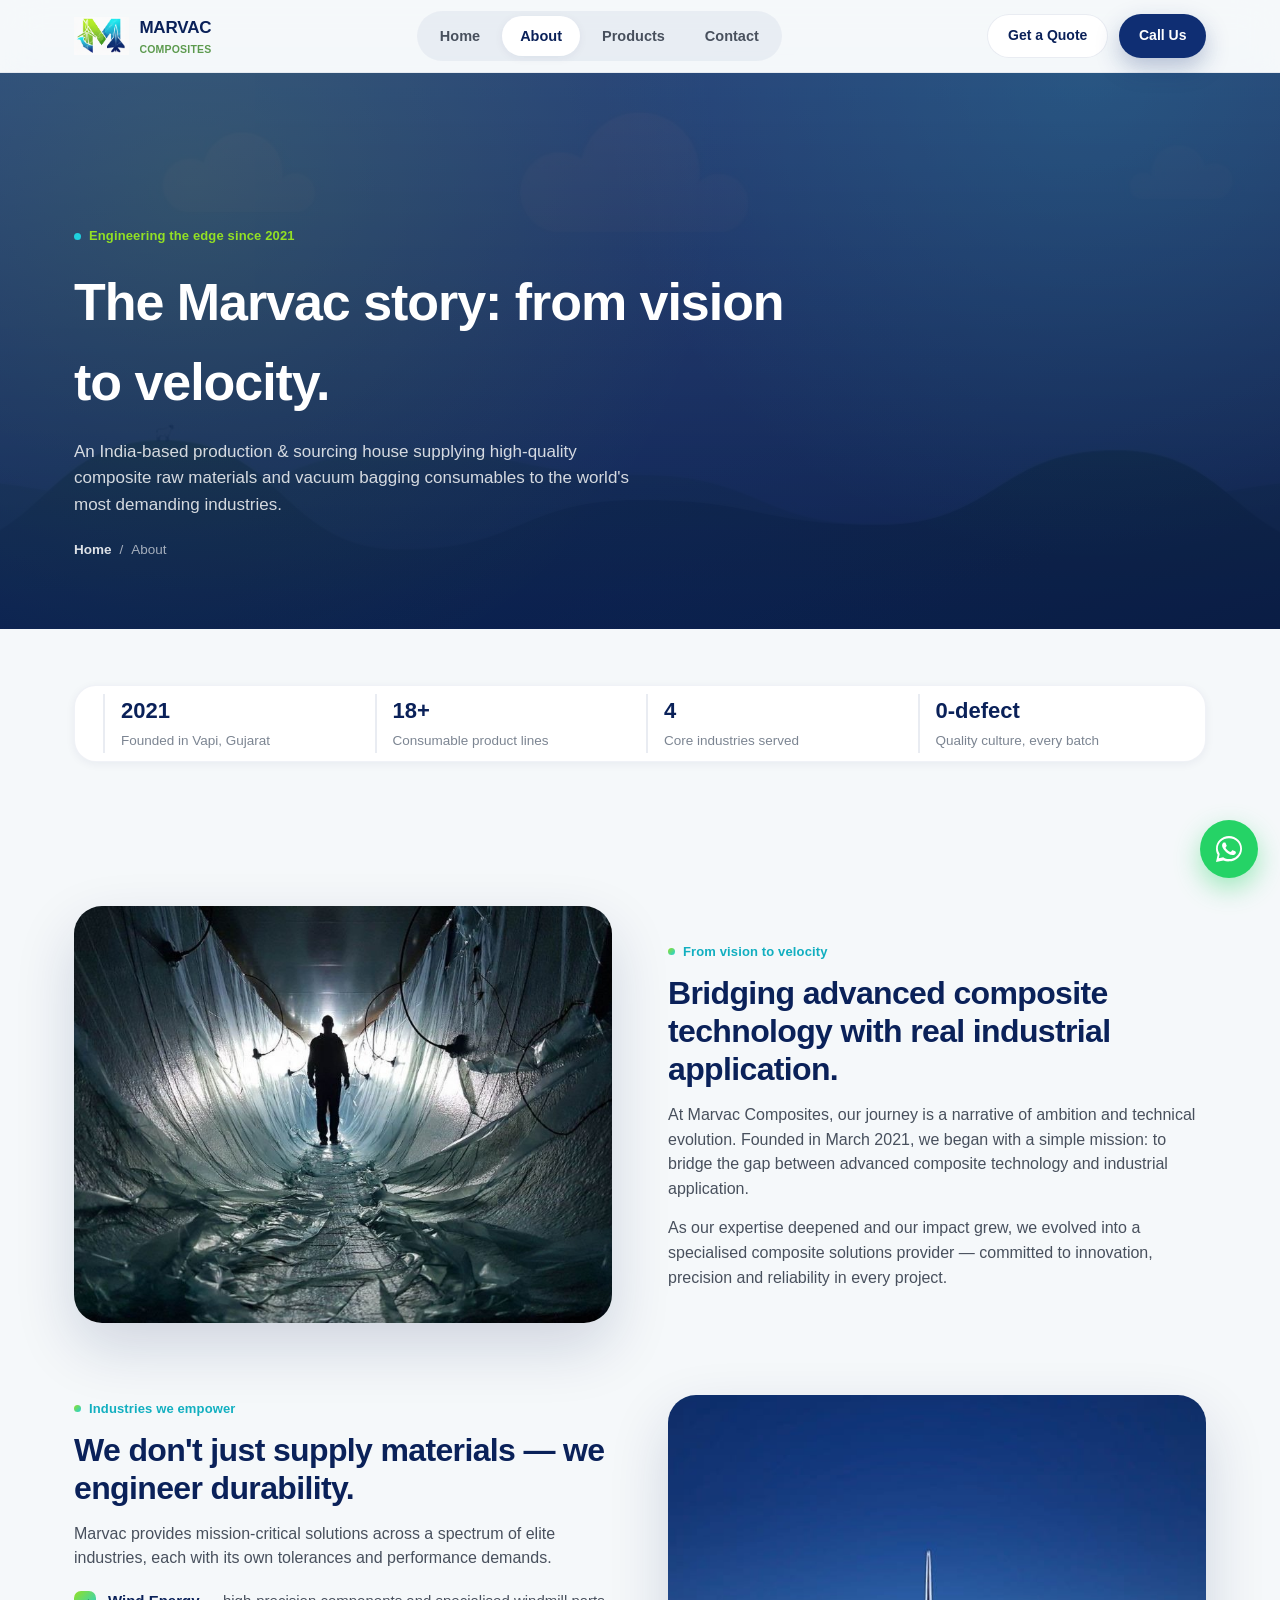
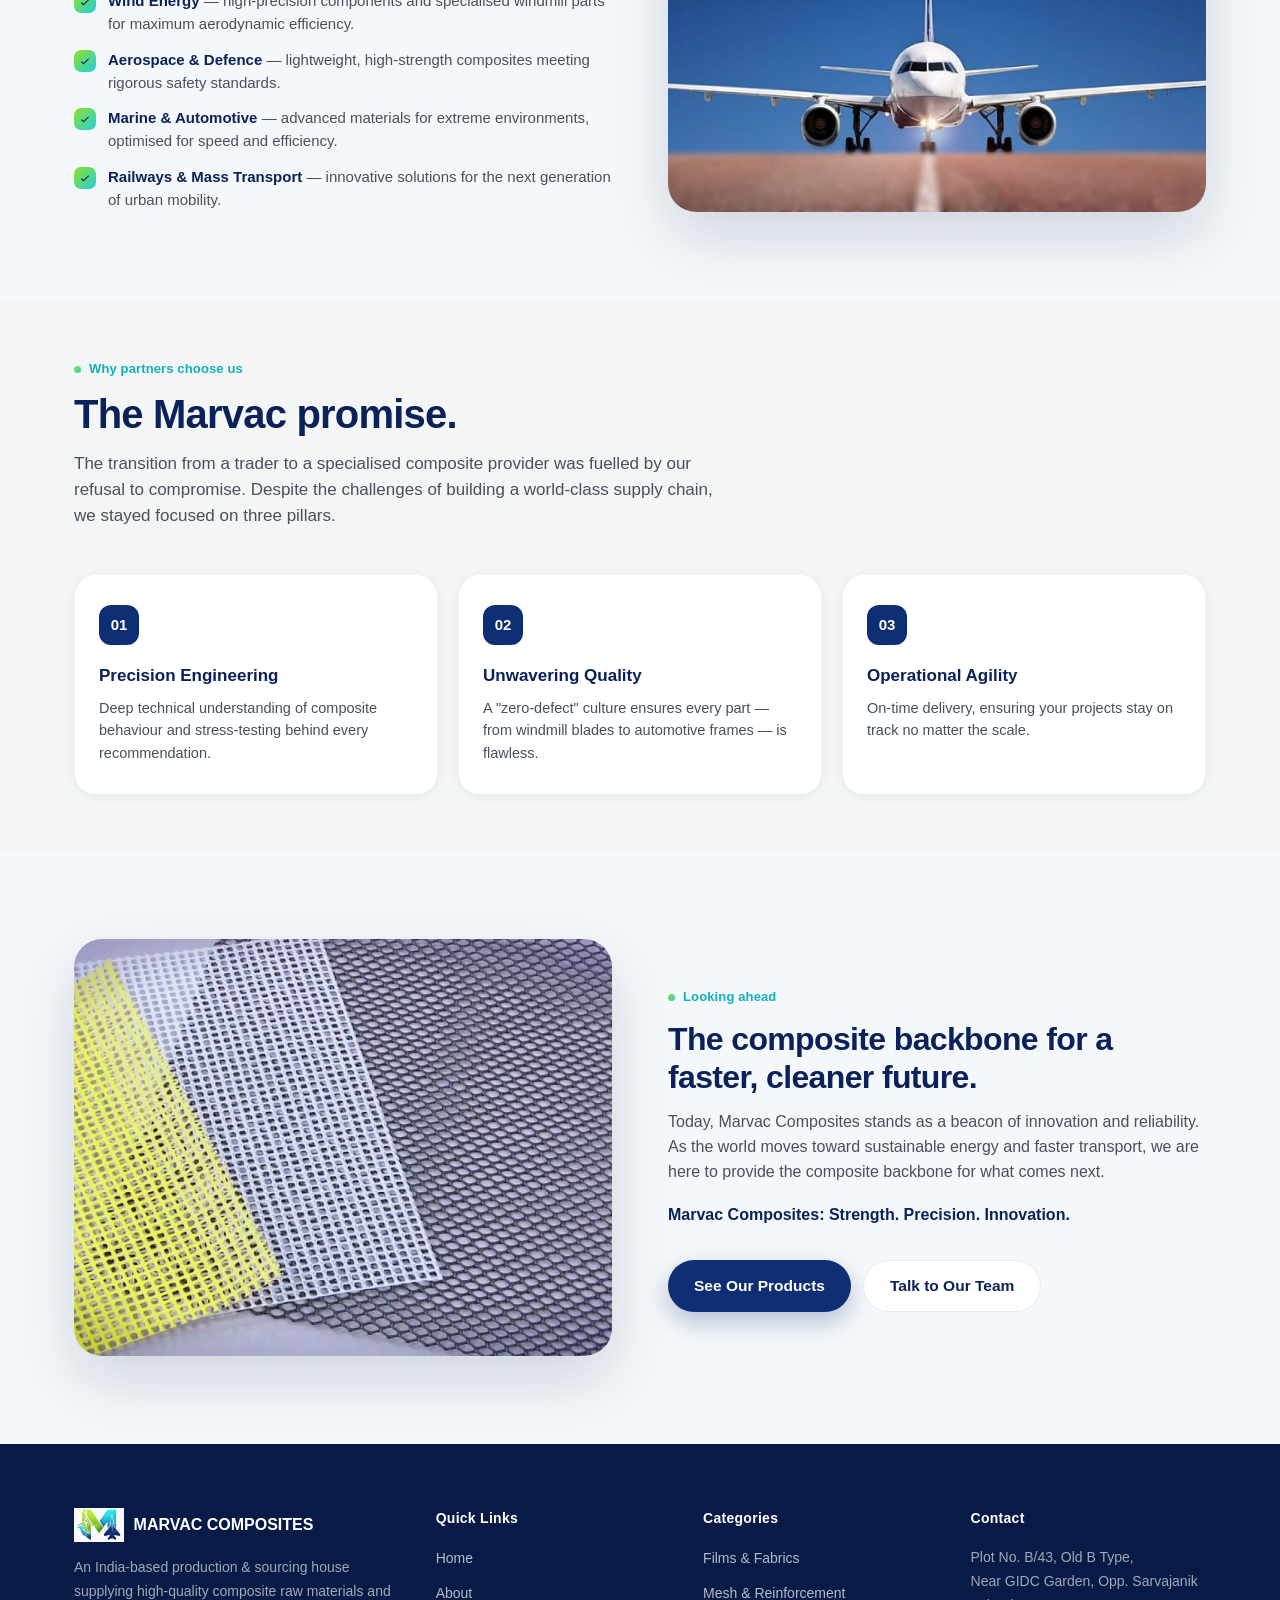
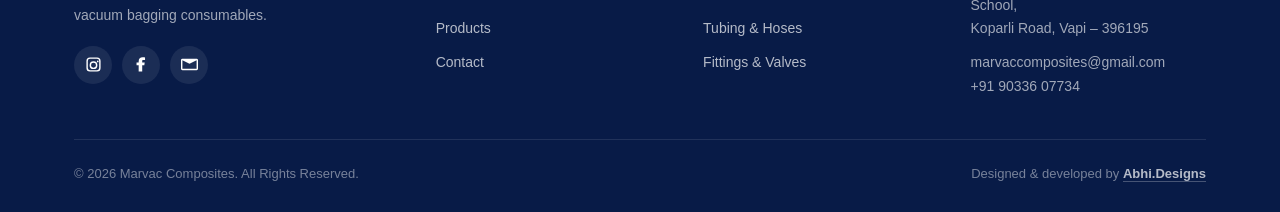
==== commit 4b006aba: "Add files via upload" ====
--- a/about.html
+++ b/about.html
@@ -27,7 +27,9 @@
       <a href="contact.html" class="btn btn--ghost btn--sm">Get a Quote</a>
       <a href="tel:+919033607734" class="btn btn--primary btn--sm">Call Us</a>
       <button class="nav-toggle" aria-label="Menu">
-        <svg viewBox="0 0 24 24"><path d="M3 6h18v2H3zM3 11h18v2H3zM3 16h18v2H3z"/></svg>
+        <span class="bar bar1"></span>
+        <span class="bar bar2"></span>
+        <span class="bar bar3"></span>
       </button>
     </div>
   </div>
--- a/css/style.css
+++ b/css/style.css
@@ -592,6 +592,13 @@
   padding-top: 24px; font-size: 13px; color: rgba(255,255,255,0.45);
   flex-wrap: wrap; gap: 10px;
 }
+.credit-link{
+  color: rgba(255,255,255,0.7);
+  font-weight: 600;
+  border-bottom: 1px solid rgba(255,255,255,0.25);
+  transition: color 0.2s, border-color 0.2s;
+}
+.credit-link:hover{ color: var(--cyan); border-color: var(--cyan); }
 @media (max-width: 860px){
   .footer-grid{ grid-template-columns: 1fr 1fr; }
 }
@@ -944,3 +951,129 @@
 /* ---------------------------------------------------------------------- */
 .reveal{ opacity: 0; transform: translateY(16px); transition: opacity 0.6s ease, transform 0.6s ease; }
 .reveal.in{ opacity: 1; transform: translateY(0); }
+
+/* ==========================================================================
+   MOTION & UI UPGRADE — v2
+   Real-photo industry tiles, staggered reveals, subtle interactive motion.
+   ========================================================================== */
+
+/* ---- Staggered reveal (children fade up in sequence) ---- */
+.reveal{ transition: opacity 0.7s cubic-bezier(.16,.8,.24,1), transform 0.7s cubic-bezier(.16,.8,.24,1); }
+.reveal-group .reveal-item{
+  opacity: 0;
+  transform: translateY(18px);
+  transition: opacity 0.6s cubic-bezier(.16,.8,.24,1), transform 0.6s cubic-bezier(.16,.8,.24,1);
+  transition-delay: calc(var(--stagger, 0) * 70ms);
+}
+.reveal-group.in .reveal-item{ opacity: 1; transform: translateY(0); }
+
+/* ---- Header: subtle state change once page scrolls ---- */
+.site-header{ transition: background 0.3s ease, box-shadow 0.3s ease, border-color 0.3s ease; }
+.site-header.scrolled{
+  background: rgba(246,249,250,0.92);
+  box-shadow: 0 6px 24px rgba(10,33,89,0.08);
+}
+
+/* ---- Card spotlight (soft cursor-following highlight) ---- */
+.card{ position: relative; overflow: hidden; }
+.card::after{
+  content: "";
+  position: absolute; inset: 0;
+  background: radial-gradient(240px circle at var(--mx,50%) var(--my,50%), rgba(31,208,222,0.10), transparent 65%);
+  opacity: 0;
+  transition: opacity 0.35s ease;
+  pointer-events: none;
+}
+.card:hover::after{ opacity: 1; }
+
+/* ---- Industry tiles: real-photo treatment ---- */
+.industry-tile{ padding: 0; overflow: hidden; text-align: left; }
+.industry-photo{
+  position: relative;
+  aspect-ratio: 16/11;
+  overflow: hidden;
+}
+.industry-photo img{
+  width: 100%; height: 100%; object-fit: cover;
+  transition: transform 0.6s cubic-bezier(.16,.8,.24,1);
+}
+.industry-tile:hover .industry-photo img{ transform: scale(1.08); }
+.industry-photo::after{
+  content: "";
+  position: absolute; inset: 0;
+  background: linear-gradient(180deg, rgba(8,27,71,0) 40%, rgba(8,27,71,0.55) 100%);
+}
+.industry-badge{
+  position: absolute; left: 16px; bottom: -19px;
+  width: 44px; height: 44px; border-radius: 13px;
+  display: flex; align-items: center; justify-content: center;
+  box-shadow: 0 8px 18px rgba(10,33,89,0.22);
+  z-index: 2;
+}
+.industry-badge svg{ width: 21px; height: 21px; }
+.industry-badge.i-wind{ background: var(--grad-eco); }
+.industry-badge.i-wind svg{ fill: var(--navy-3); }
+.industry-badge.i-air{ background: var(--grad-sky); }
+.industry-badge.i-air svg{ fill: #fff; }
+.industry-badge.i-marine{ background: linear-gradient(135deg, var(--cyan) 0%, var(--cyan-2) 100%); }
+.industry-badge.i-marine svg{ fill: var(--navy-3); }
+.industry-badge.i-rail{ background: linear-gradient(135deg, var(--navy) 0%, var(--slate) 100%); }
+.industry-badge.i-rail svg{ fill: #fff; }
+.industry-tile .industry-body{ padding: 30px 22px 26px; }
+.industry-tile h3{ font-size: 18px; font-weight: 700; color: var(--navy-2); }
+.industry-tile p{ margin-top: 8px; font-size: 14.5px; color: var(--ink-soft); }
+
+/* ---- Hero: gentle parallax + Ken Burns ---- */
+.hero-media, .page-hero-media{ will-change: transform; }
+.hero-media{ animation: heroKenBurns 18s ease-in-out infinite alternate; }
+@keyframes heroKenBurns{
+  0%{ transform: scale(1.0) translateY(0); }
+  100%{ transform: scale(1.06) translateY(-1.5%); }
+}
+
+/* ---- Animated count-up numbers ---- */
+.hero-stat b, .timeline-item b{ font-variant-numeric: tabular-nums; }
+
+/* ---- WhatsApp float: soft attention pulse ---- */
+.wa-float{ animation: waPulse 2.8s ease-in-out infinite; }
+@keyframes waPulse{
+  0%, 100%{ box-shadow: 0 10px 26px rgba(37,211,102,0.42); }
+  50%{ box-shadow: 0 10px 26px rgba(37,211,102,0.42), 0 0 0 8px rgba(37,211,102,0.14); }
+}
+
+/* ---- Nav link underline motion ---- */
+.main-nav a{ position: relative; }
+.main-nav a.active{ transition: background 0.3s ease, color 0.3s ease; }
+
+/* ---- Buttons: slightly livelier hover ---- */
+.btn{ will-change: transform; }
+.btn--primary:hover, .btn--eco:hover{ transform: translateY(-2px); }
+
+/* ---- Product card image: smoother load ---- */
+.pc-img img{ background: linear-gradient(140deg, #eef2f5, #e3e9ee); }
+
+/* ---- Reduced motion: disable the decorative extras ---- */
+@media (prefers-reduced-motion: reduce){
+  .hero-media{ animation: none !important; }
+  .wa-float{ animation: none !important; }
+  .card::after{ display: none !important; }
+}
+
+@media (max-width: 720px){
+  .industry-photo{ aspect-ratio: 16/10; }
+}
+
+/* ---- Product grid: fade/rise-in on render & re-filter ---- */
+.reveal-in{ opacity: 0; transform: translateY(14px) scale(0.98); transition: opacity 0.45s ease, transform 0.45s cubic-bezier(.16,.8,.24,1); }
+.reveal-in.in{ opacity: 1; transform: translateY(0) scale(1); }
+@media (prefers-reduced-motion: reduce){
+  .reveal-in{ opacity: 1; transform: none; transition: none; }
+}
+
+/* ---- Icon badges: gentle hover response (echoes the card lift) ---- */
+.quick-card .qi, .contact-item .qi{ transition: transform 0.3s cubic-bezier(.2,.8,.2,1); }
+.quick-card:hover .qi, .contact-item:hover .qi{ transform: scale(1.08) rotate(-4deg); }
+.industry-tile:hover .industry-badge{ transform: translateY(-3px); }
+.industry-badge{ transition: transform 0.3s cubic-bezier(.2,.8,.2,1); }
+.footer-socials a{ transition: background 0.25s ease, transform 0.25s cubic-bezier(.2,.8,.2,1); }
+.footer-socials a:hover{ transform: translateY(-3px); }
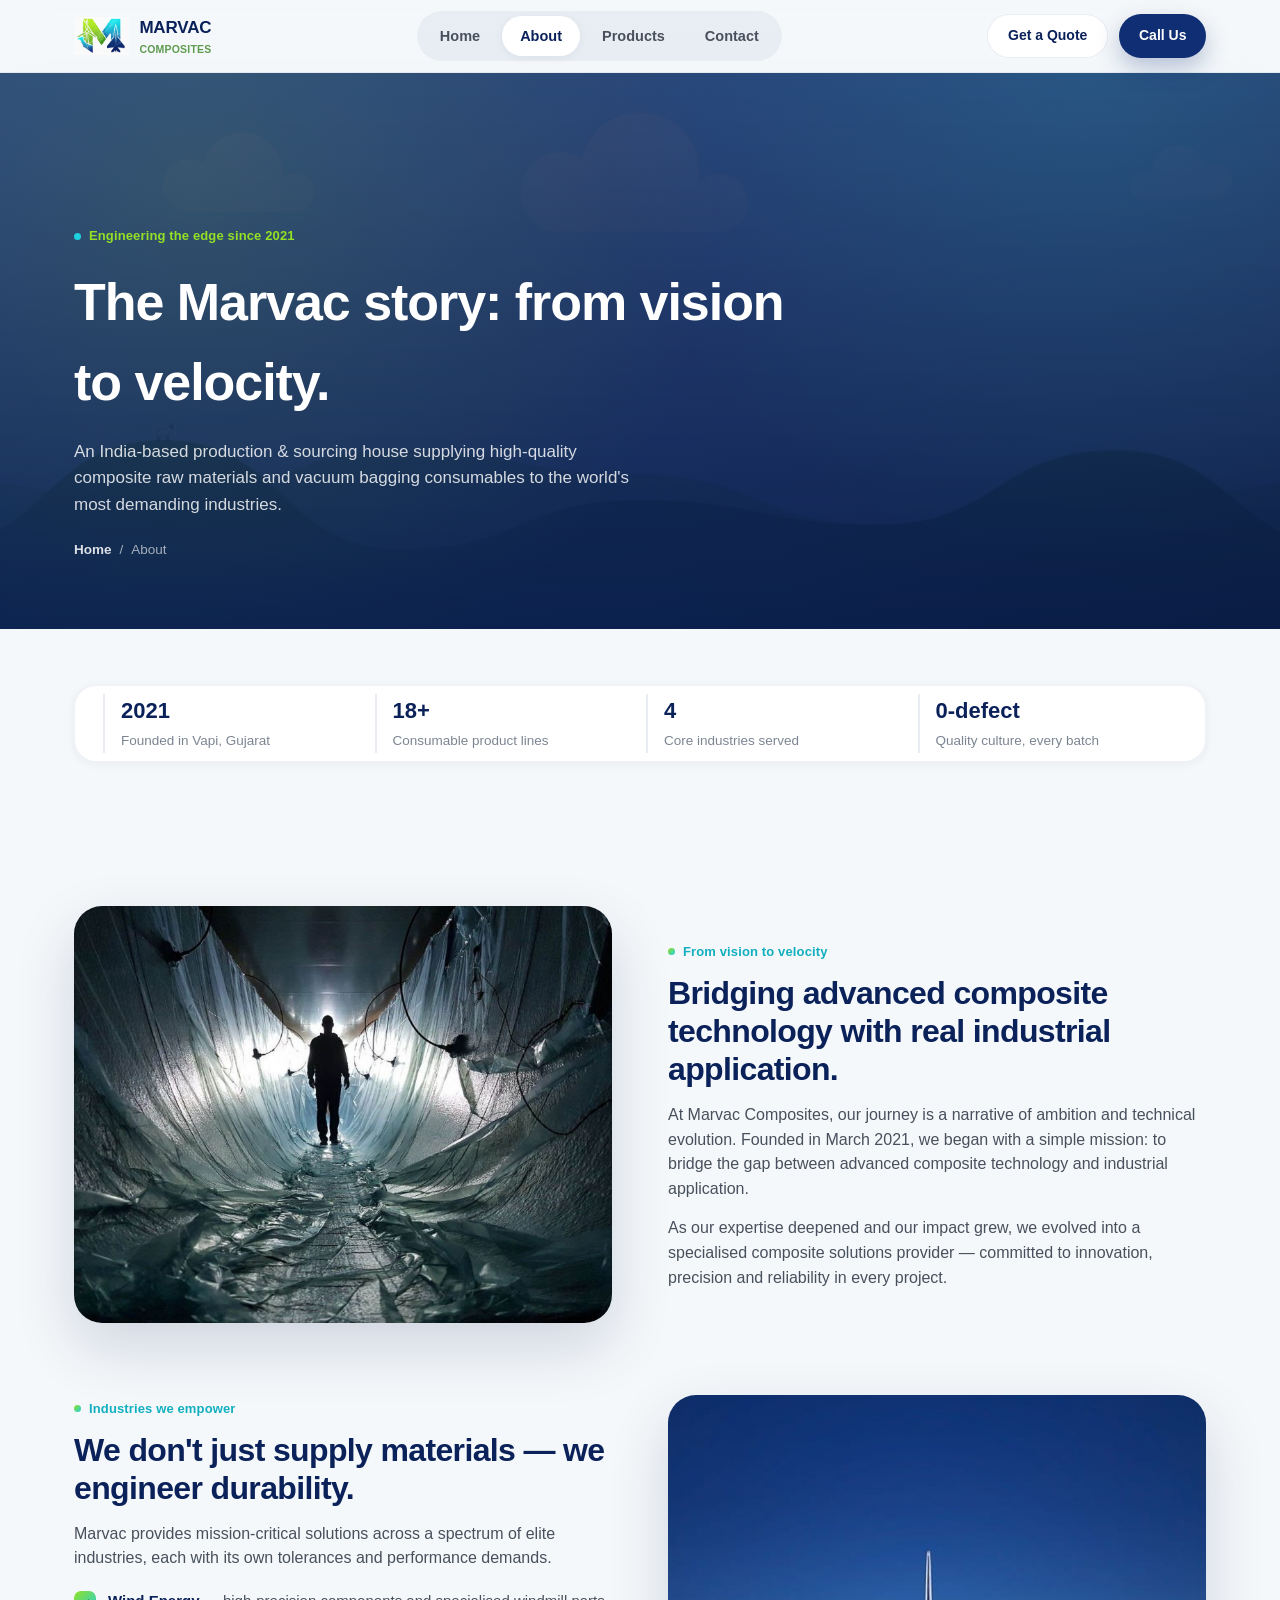
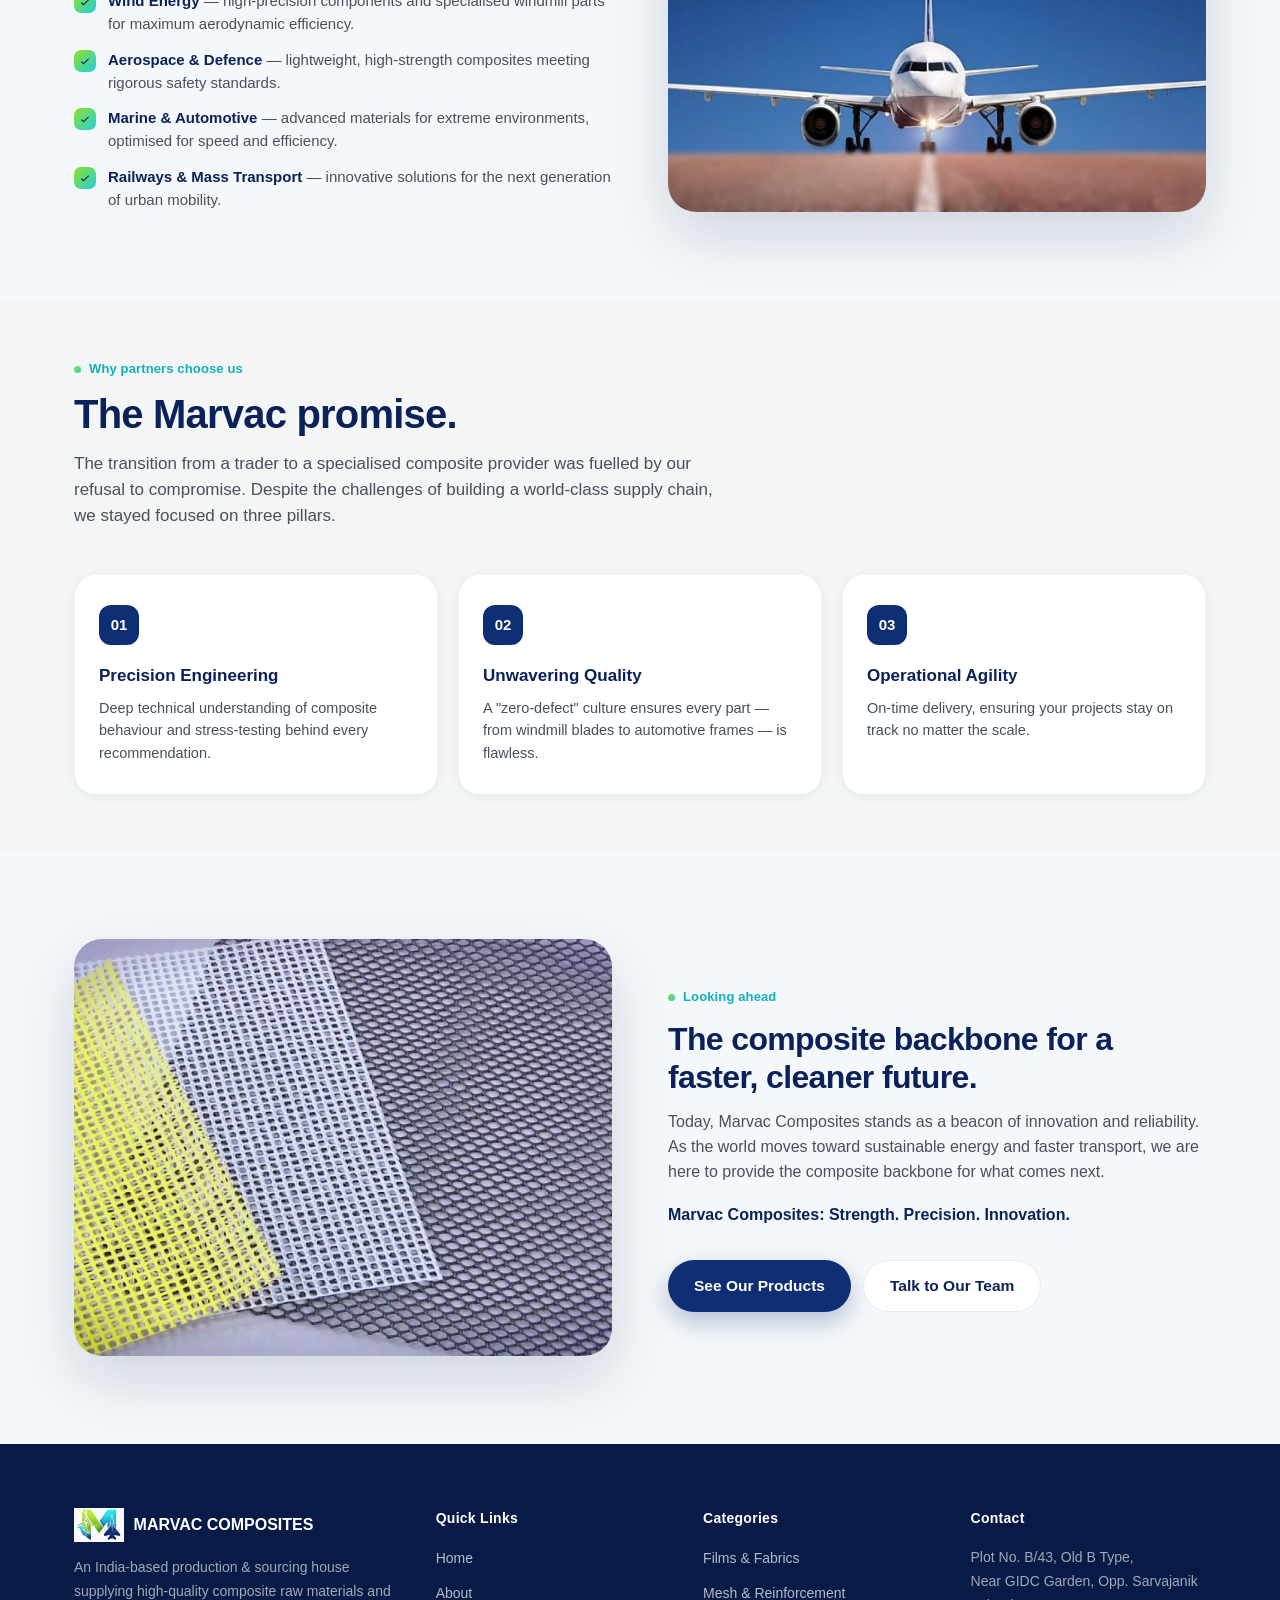
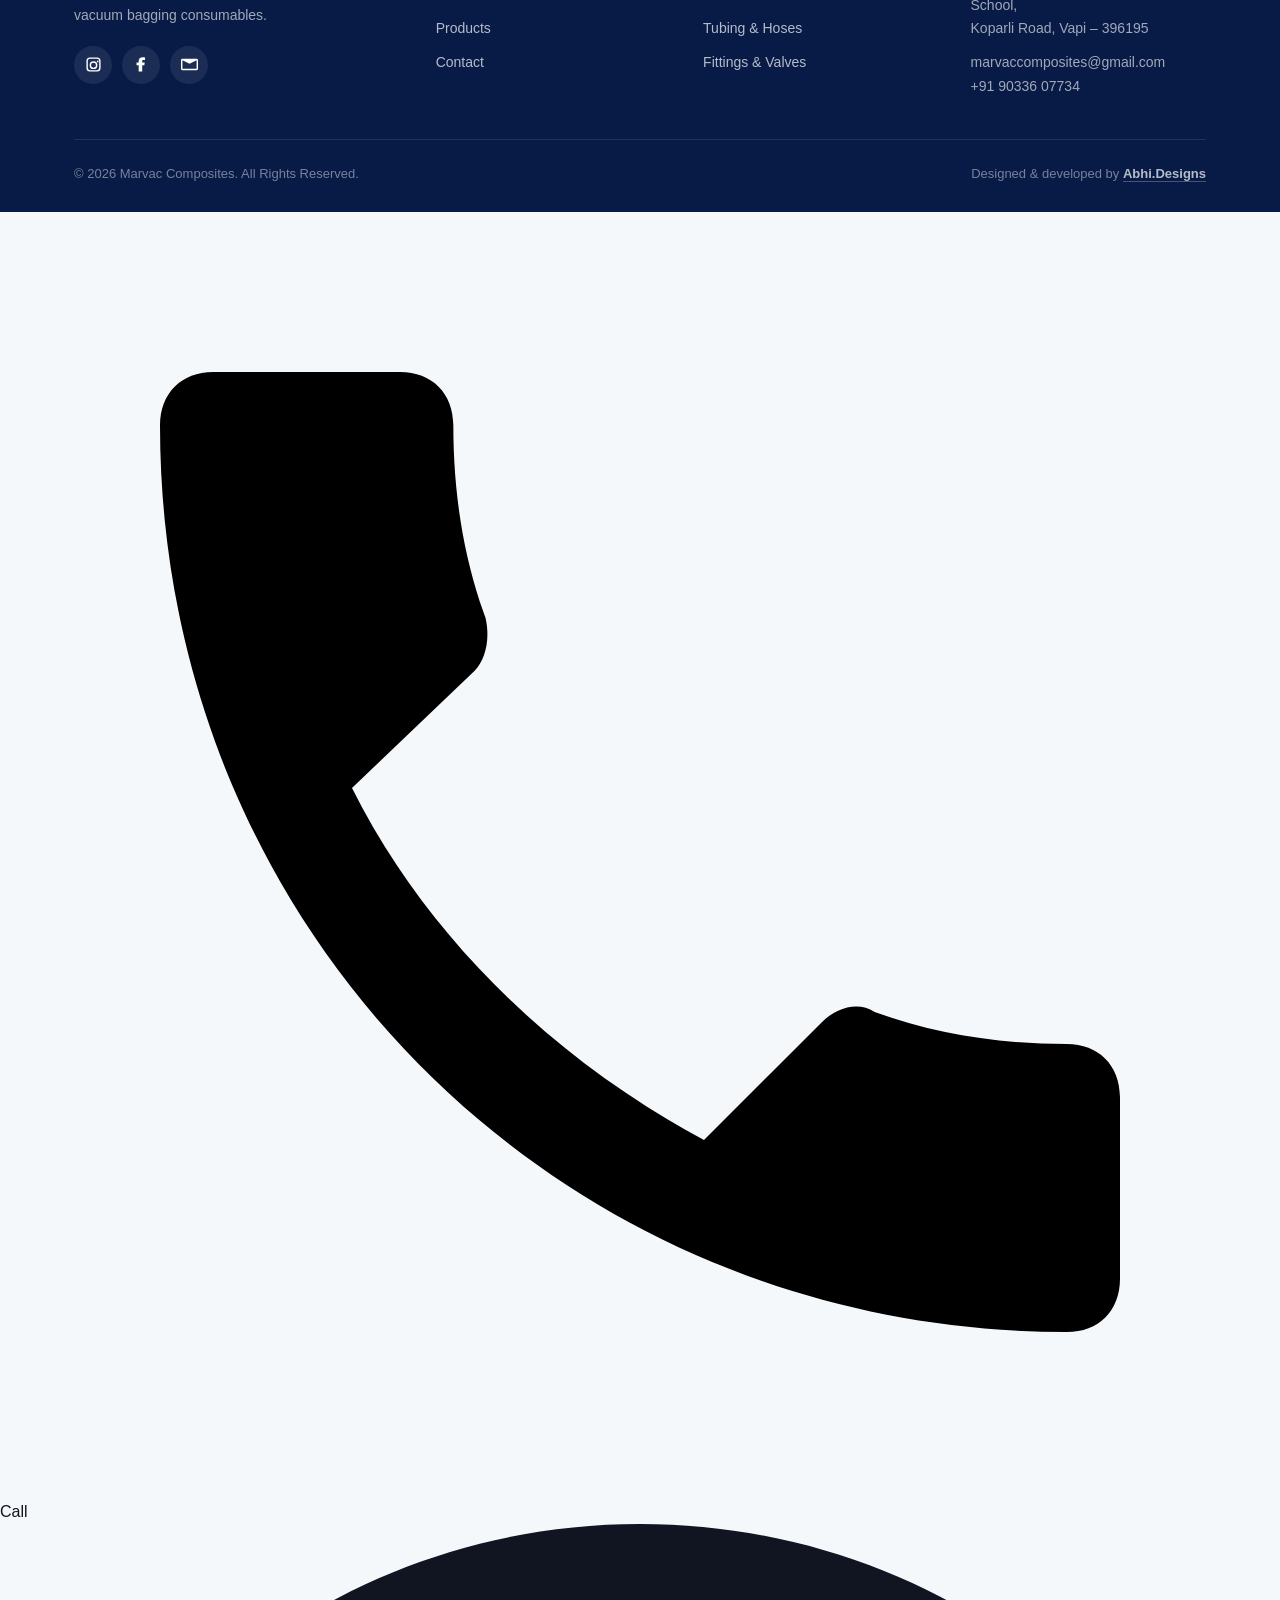
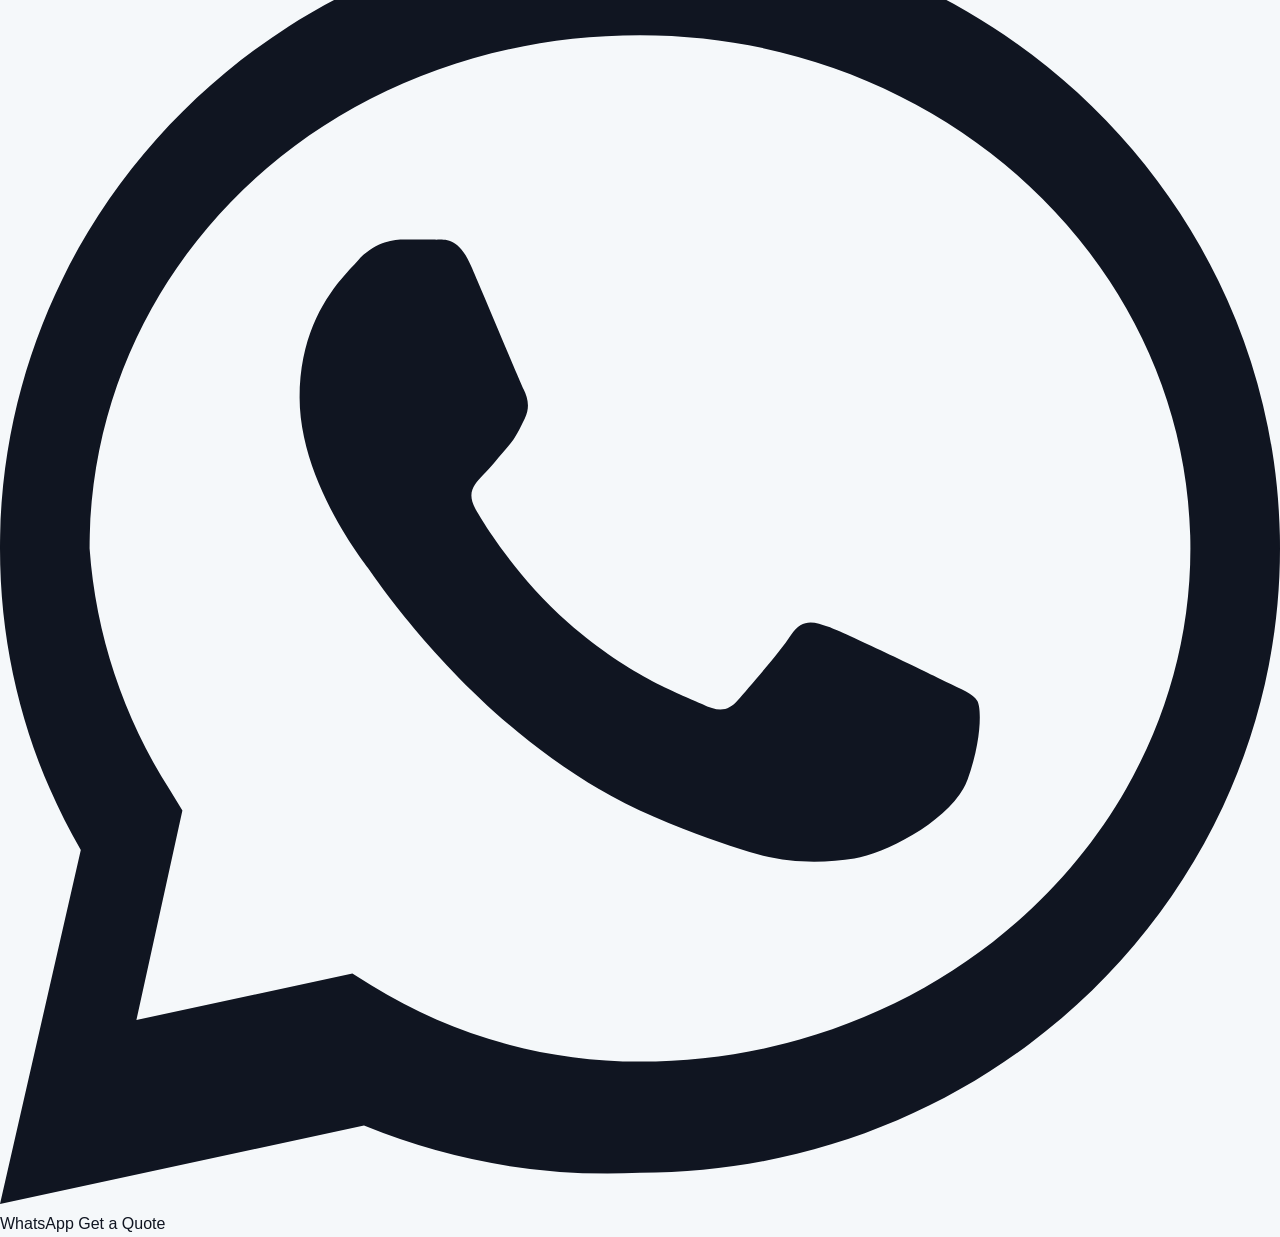
==== commit e3d7593b: "Add files via upload" ====
--- a/about.html
+++ b/about.html
@@ -207,6 +207,18 @@
 </a>
 <button id="topBtn" class="top-btn" aria-label="Back to top">↑</button>
 
+<div class="mobile-actionbar">
+  <a href="tel:+919033607734" class="ab-btn ab-outline">
+    <svg viewBox="0 0 24 24"><path d="M6.6 10.8c1.4 2.8 3.8 5.1 6.6 6.6l2.2-2.2c.3-.3.7-.4 1-.2 1.1.4 2.3.6 3.6.6.6 0 1 .4 1 1V20c0 .6-.4 1-1 1C10.5 21 3 13.5 3 4c0-.6.4-1 1-1h3.5c.6 0 1 .4 1 1 0 1.3.2 2.5.6 3.6.1.4 0 .8-.2 1l-2.3 2.2z"/></svg>
+    <span>Call</span>
+  </a>
+  <a href="https://wa.me/+919033607734?text=Hello%20Marvac%20Composites,%20I%20visited%20your%20website%20and%20I%20am%20interested%20in%20your%20products.%20Please%20share%20more%20details%20and%20pricing." class="ab-btn ab-outline" target="_blank">
+    <svg viewBox="0 0 32 32" fill="currentColor"><path d="M16 0C7.164 0 0 6.99 0 15.61c0 2.75.73 5.31 2.02 7.54L0 32l9.1-1.96A16.2 16.2 0 0 0 16 31.22c8.84 0 16-6.99 16-15.61C32 6.99 24.84 0 16 0zm0 28.44c-2.47 0-4.77-.7-6.71-1.9l-.48-.3-5.4 1.16 1.15-5.24-.32-.52a12.9 12.9 0 0 1-2-6.03c0-7.07 5.92-12.83 13.76-12.83 7.59 0 13.76 5.76 13.76 12.83 0 7.07-6.17 12.83-13.76 12.83zm7.58-9.53c-.42-.21-2.48-1.2-2.87-1.34-.38-.14-.66-.21-.94.21-.27.42-1.08 1.34-1.32 1.62-.24.28-.48.31-.9.1-.42-.21-1.76-.64-3.35-2.04-1.24-1.08-2.07-2.41-2.31-2.83-.24-.42-.02-.64.18-.85.19-.19.42-.48.63-.72.21-.24.28-.42.42-.7.14-.28.07-.52-.03-.73-.1-.21-.94-2.21-1.29-3.03-.34-.81-.69-.7-.94-.71h-.8c-.28 0-.73.1-1.11.52-.38.42-1.46 1.41-1.46 3.43s1.5 3.98 1.71 4.26c.21.28 2.95 4.43 7.15 6.22 1 .43 1.78.69 2.39.88 1 .31 1.9.27 2.62.16.8-.12 2.48-1 2.83-1.97.35-.97.35-1.8.24-1.97-.1-.17-.38-.28-.8-.48z"/></svg>
+    <span>WhatsApp</span>
+  </a>
+  <a href="contact.html" class="ab-btn ab-primary">Get a Quote</a>
+</div>
+
 <script src="js/main.js"></script>
 </body>
 </html>
--- a/css/style.css
+++ b/css/style.css
@@ -256,16 +256,37 @@
   align-items: center;
   justify-content: center;
   flex-shrink: 0;
-}
-.nav-toggle svg{ width: 20px; height: 20px; fill: var(--navy-2); }
+  position: relative;
+  transition: background 0.25s ease;
+}
+.nav-toggle .bar{
+  position: absolute;
+  left: 12px;
+  width: 18px; height: 2px;
+  border-radius: 2px;
+  background: var(--navy-2);
+  transition: transform 0.32s cubic-bezier(.2,.8,.2,1), opacity 0.2s ease, top 0.2s ease;
+}
+.nav-toggle .bar1{ top: 15px; }
+.nav-toggle .bar2{ top: 21px; }
+.nav-toggle .bar3{ top: 27px; }
+body.menu-open .nav-toggle{ background: rgba(15,46,115,0.1); }
+body.menu-open .nav-toggle .bar1{ top: 21px; transform: rotate(45deg); }
+body.menu-open .nav-toggle .bar2{ opacity: 0; transform: scaleX(0); }
+body.menu-open .nav-toggle .bar3{ top: 21px; transform: rotate(-45deg); }
 
 .mobile-panel{
-  display: none;
+  display: flex;
   flex-direction: column;
   gap: 4px;
-  padding: 10px 20px 20px;
+  padding: 0 20px;
+  max-height: 0;
+  opacity: 0;
+  overflow: hidden;
   background: rgba(246,249,250,0.98);
-  border-top: 1px solid var(--line);
+  border-top: 0 solid var(--line);
+  transform: translateY(-6px);
+  transition: max-height 0.38s cubic-bezier(.2,.8,.2,1), opacity 0.28s ease, transform 0.32s cubic-bezier(.2,.8,.2,1), padding 0.38s ease;
 }
 .mobile-panel a{
   padding: 13px 6px;
@@ -275,13 +296,23 @@
   border-bottom: 1px solid var(--line-soft);
 }
 .mobile-panel a.active{ color: var(--cyan-2); }
-.mobile-panel .btn{ margin-top: 12px; }
+.mobile-panel .btn{ margin-top: 12px; margin-bottom: 16px; }
 
 @media (max-width: 900px){
   .main-nav{ display: none; }
   .nav-actions .btn--ghost{ display: none; }
   .nav-toggle{ display: inline-flex; }
-  body.menu-open .mobile-panel{ display: flex; }
+  body.menu-open .mobile-panel{
+    max-height: 420px;
+    opacity: 1;
+    transform: translateY(0);
+    padding: 10px 20px 20px;
+    border-top-width: 1px;
+  }
+}
+
+@media (prefers-reduced-motion: reduce){
+  .nav-toggle .bar, .mobile-panel{ transition: none !important; }
 }
 
 /* ---------------------------------------------------------------------- */
@@ -375,6 +406,12 @@
   overflow: hidden;
   background: var(--grad-deep);
   color: #fff;
+}
+@media (max-width: 720px){
+  .page-hero{ padding: 108px 0 40px; }
+  .page-hero h1{ margin-top: 10px; }
+  .page-hero p{ margin-top: 12px; }
+  .breadcrumb{ margin-top: 16px; }
 }
 .page-hero::before{
   content: "";
@@ -618,26 +655,38 @@
   display: flex; align-items: center; justify-content: center;
   box-shadow: 0 10px 26px rgba(37,211,102,0.42);
   z-index: 90;
-  transition: transform 0.2s;
-}
+  opacity: 0;
+  transform: translateY(14px) scale(0.9);
+  pointer-events: none;
+  transition: transform 0.28s cubic-bezier(.2,.8,.2,1), opacity 0.28s ease;
+}
+.wa-float.show{ opacity: 1; transform: translateY(0) scale(1); pointer-events: auto; }
 .wa-float:hover{ transform: scale(1.07); }
 
 .top-btn{
   position: fixed;
-  right: 22px; bottom: 90px;
+  right: 22px; bottom: 96px;
   width: 44px; height: 44px;
   border-radius: 50%;
   background: rgba(15,46,115,0.85);
   color: #fff;
   border: none;
   font-size: 18px;
-  display: none;
+  display: flex;
   align-items: center; justify-content: center;
   box-shadow: var(--shadow-md);
   z-index: 90;
   backdrop-filter: blur(6px);
-}
-.top-btn.show{ display: flex; }
+  opacity: 0;
+  transform: translateY(14px) scale(0.9);
+  pointer-events: none;
+  transition: transform 0.28s cubic-bezier(.2,.8,.2,1), opacity 0.28s ease;
+}
+.top-btn.show{ opacity: 1; transform: translateY(0) scale(1); pointer-events: auto; }
+
+@media (prefers-reduced-motion: reduce){
+  .wa-float, .top-btn{ transition: opacity 0.2s ease !important; transform: none !important; }
+}
 
 /* ---------------------------------------------------------------------- */
 /* About page                                                              */
@@ -1004,10 +1053,10 @@
   background: linear-gradient(180deg, rgba(8,27,71,0) 40%, rgba(8,27,71,0.55) 100%);
 }
 .industry-badge{
-  position: absolute; left: 16px; bottom: -19px;
-  width: 44px; height: 44px; border-radius: 13px;
+  position: absolute; left: 14px; top: 14px;
+  width: 42px; height: 42px; border-radius: 12px;
   display: flex; align-items: center; justify-content: center;
-  box-shadow: 0 8px 18px rgba(10,33,89,0.22);
+  box-shadow: 0 6px 16px rgba(8,27,71,0.28);
   z-index: 2;
 }
 .industry-badge svg{ width: 21px; height: 21px; }
@@ -1077,3 +1126,44 @@
 .industry-badge{ transition: transform 0.3s cubic-bezier(.2,.8,.2,1); }
 .footer-socials a{ transition: background 0.25s ease, transform 0.25s cubic-bezier(.2,.8,.2,1); }
 .footer-socials a:hover{ transform: translateY(-3px); }
+
+/* ==========================================================================
+   Guaranteed on-load entrance motion (not scroll-dependent — the very first
+   thing a visitor sees on every page should visibly move once).
+   ========================================================================== */
+@keyframes riseIn{
+  from{ opacity: 0; transform: translateY(22px); }
+  to{ opacity: 1; transform: translateY(0); }
+}
+.hero-content > *, .page-hero > .wrap > *{
+  animation: riseIn 0.7s cubic-bezier(.16,.8,.24,1) both;
+}
+.hero-content .eyebrow{ animation-delay: 0.05s; }
+.hero-content h1{ animation-delay: 0.15s; }
+.hero-content p{ animation-delay: 0.28s; }
+.hero-content .hero-cta{ animation-delay: 0.40s; }
+.page-hero > .wrap > .eyebrow{ animation-delay: 0.05s; }
+.page-hero > .wrap > h1{ animation-delay: 0.15s; }
+.page-hero > .wrap > p{ animation-delay: 0.26s; }
+.page-hero > .wrap > .breadcrumb{ animation-delay: 0.38s; }
+
+/* Hero stats + industry grid sit right at the fold on first load too —
+   fade them in on load rather than waiting on a scroll event that may
+   never fire if the visitor never scrolls. Real repeat-visits still get
+   the scroll-reveal treatment for everything further down the page. */
+.hero-stats.reveal-group .reveal-item{
+  animation: riseIn 0.6s cubic-bezier(.16,.8,.24,1) both;
+  animation-delay: calc(0.5s + var(--stagger, 0) * 70ms);
+  opacity: 1; transform: none; /* let the keyframe own the motion, not the reveal-group base state */
+}
+
+/* ---- Touch feedback: hover-only motion doesn't reach phones, so give
+   cards and buttons a tap response too ---- */
+.card:active{ transform: scale(0.985); }
+.btn:active{ transform: scale(0.95); }
+
+@media (prefers-reduced-motion: reduce){
+  .hero-content > *, .page-hero > .wrap > *, .hero-stats.reveal-group .reveal-item{
+    animation: none !important; opacity: 1 !important; transform: none !important;
+  }
+}
